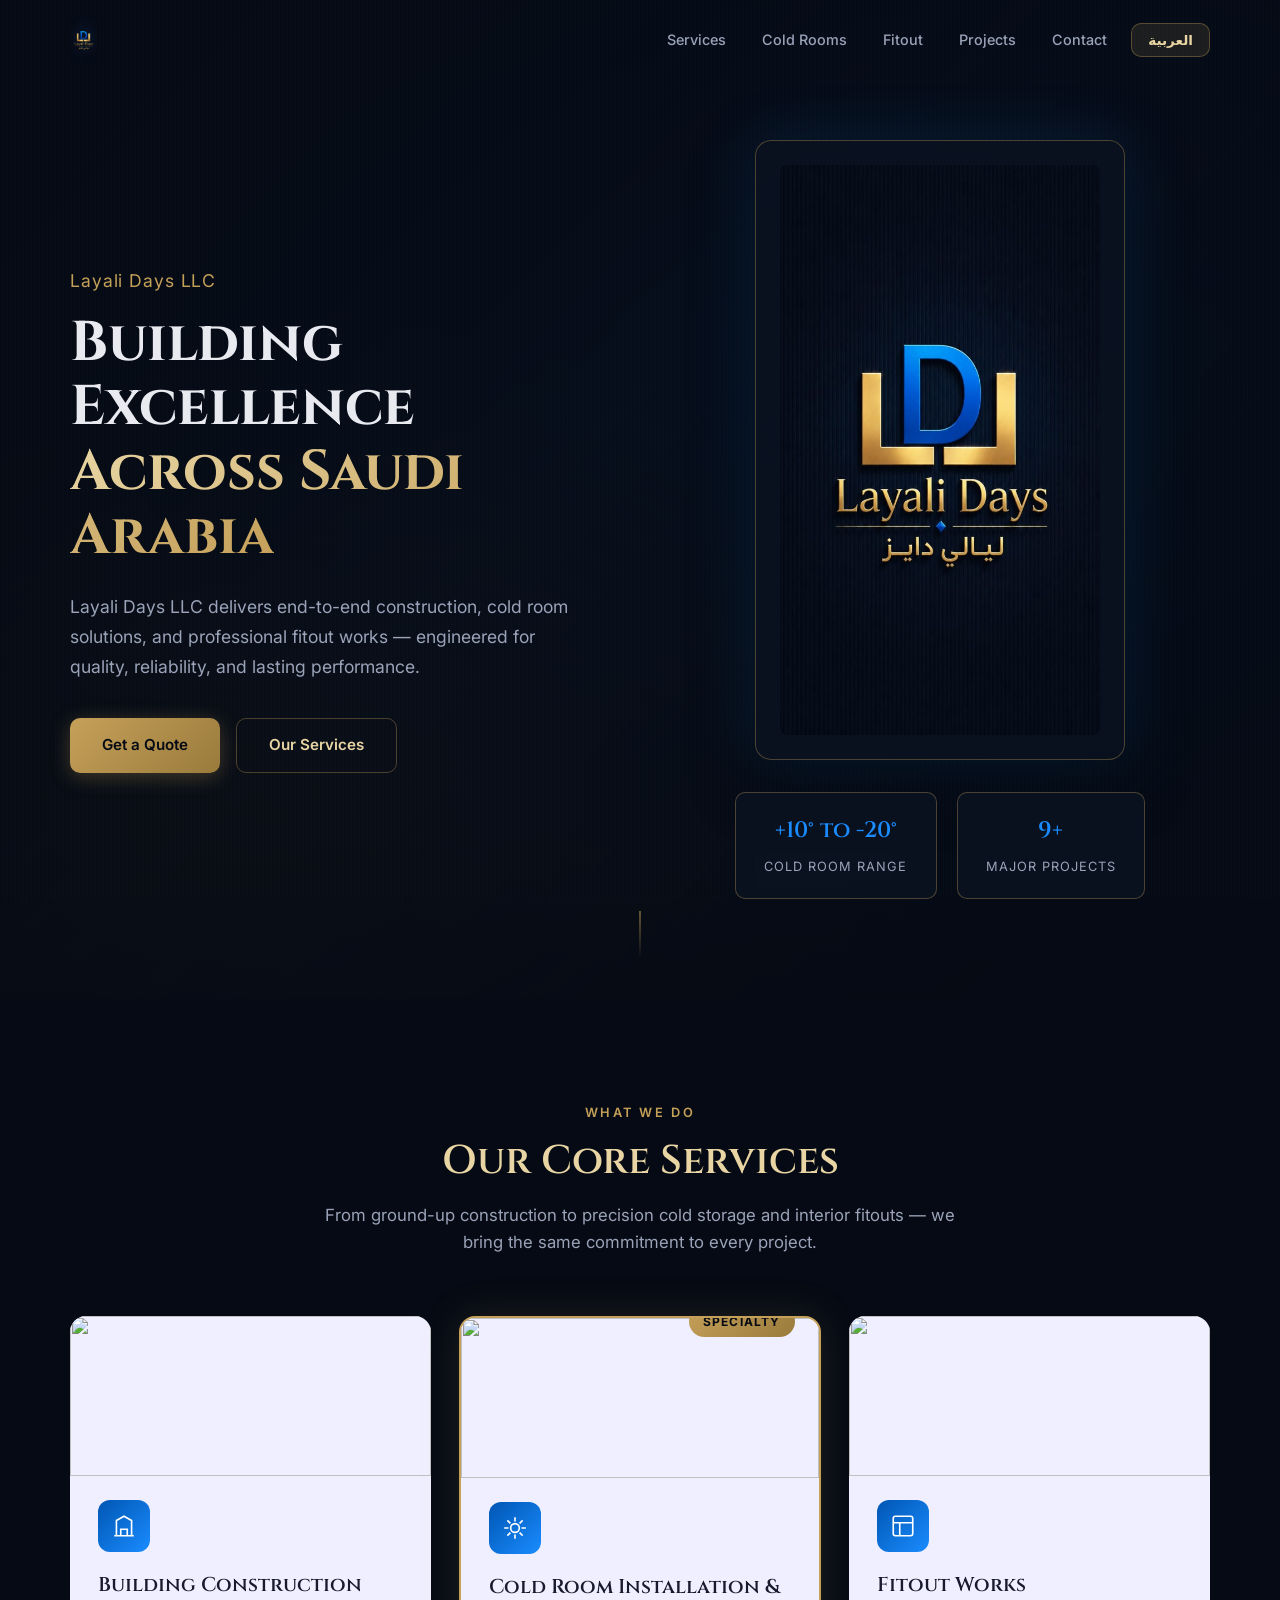
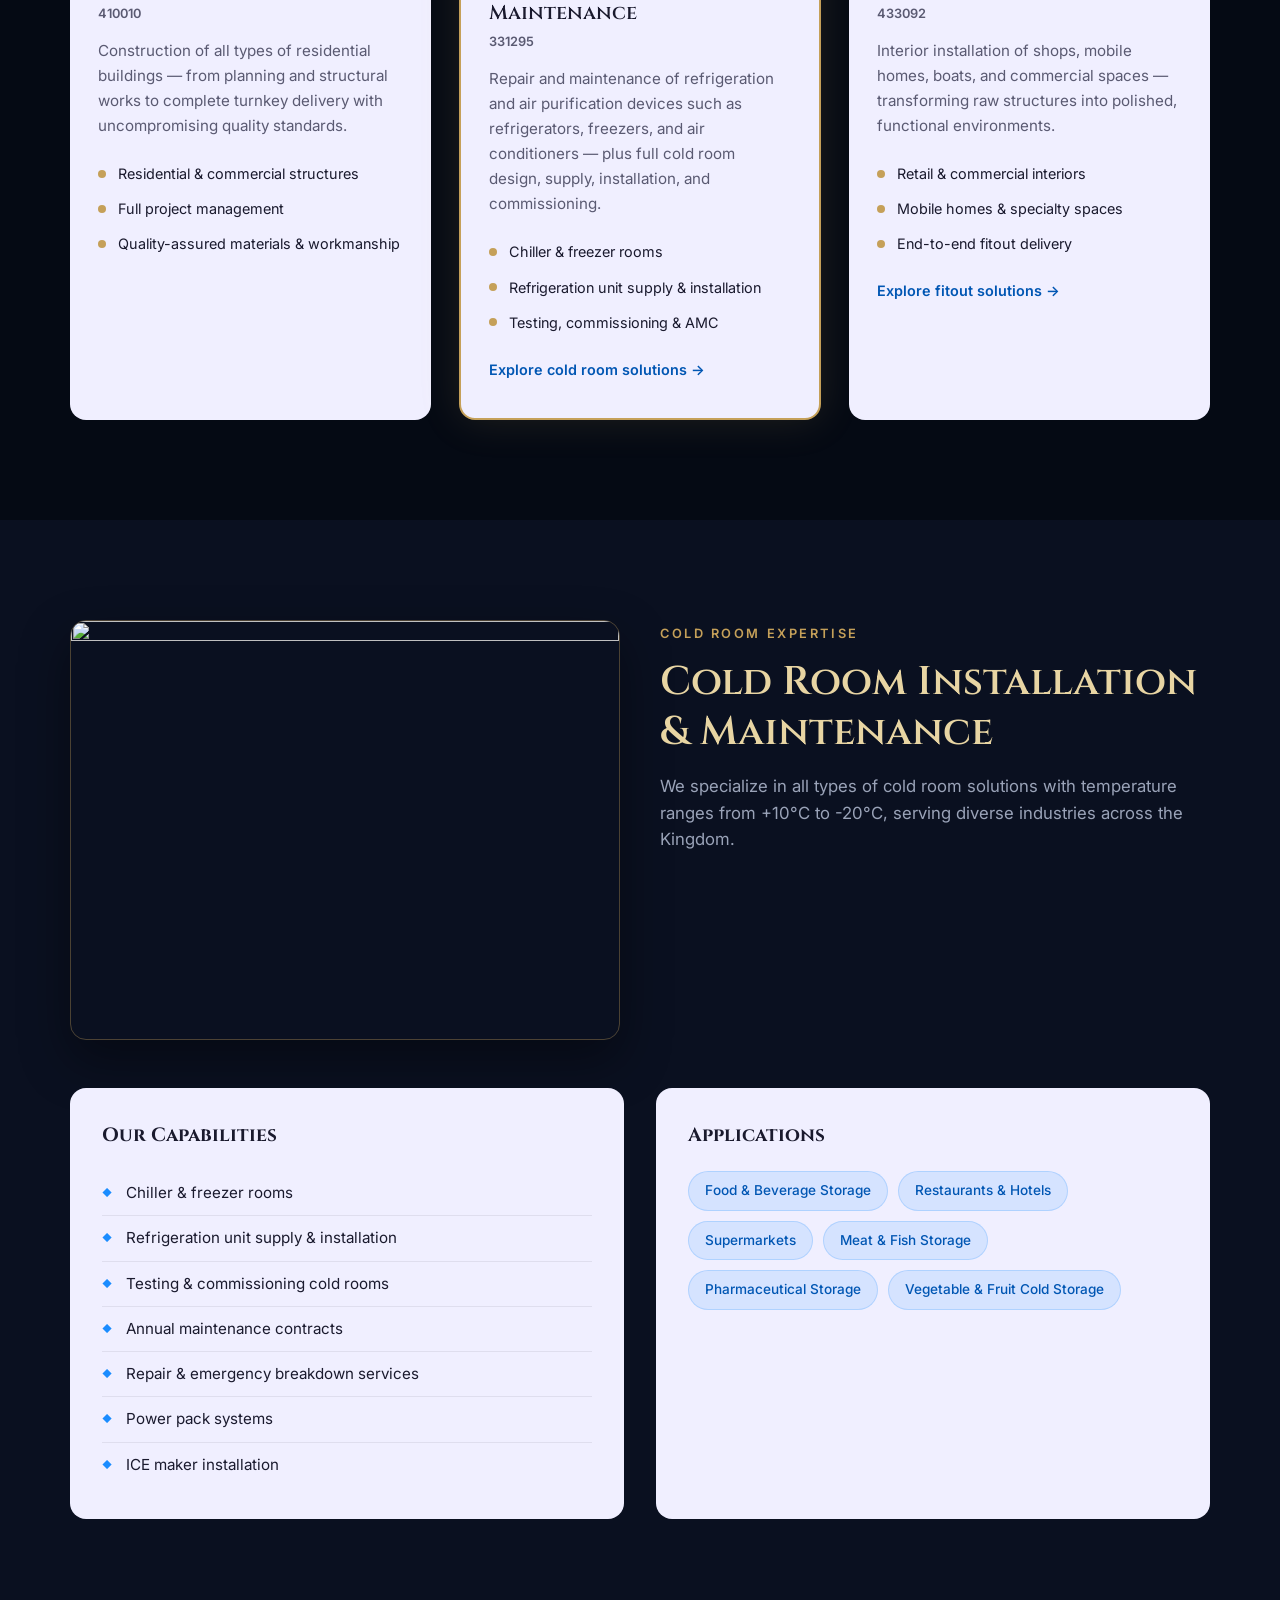
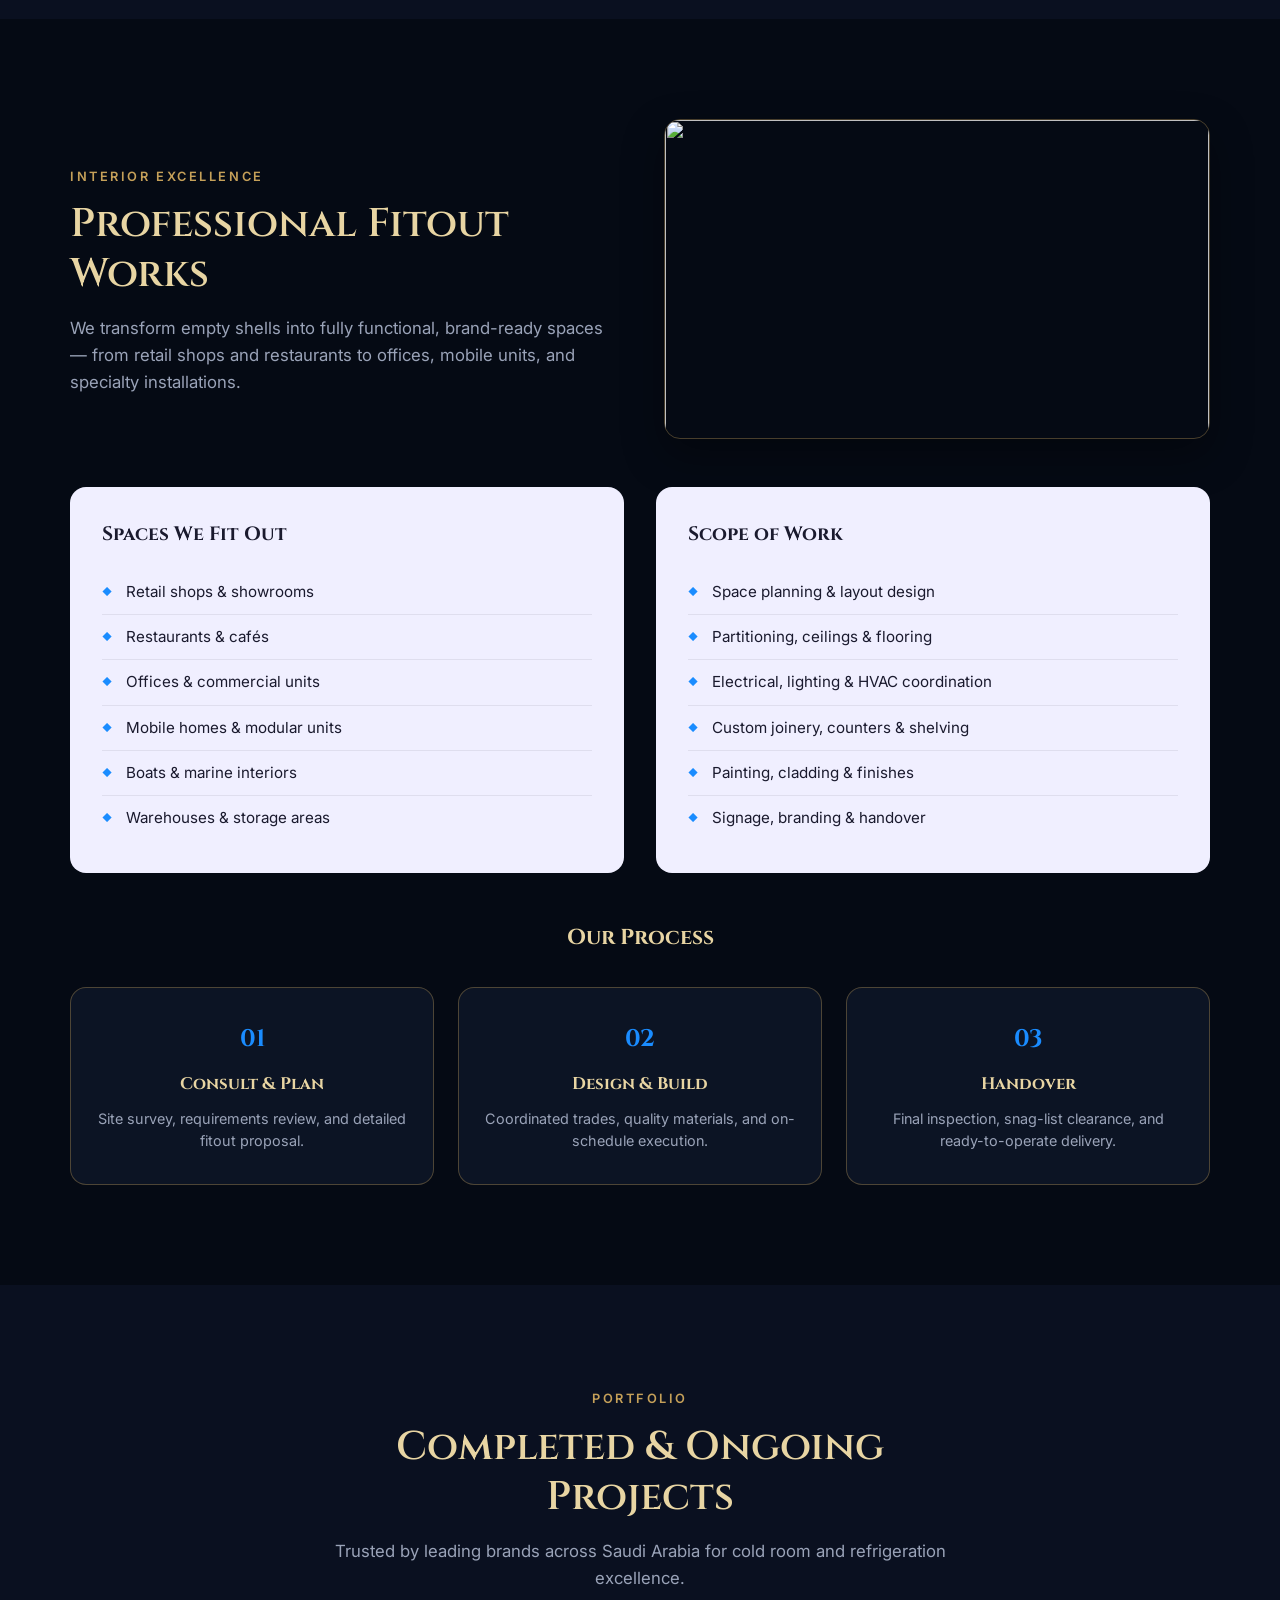
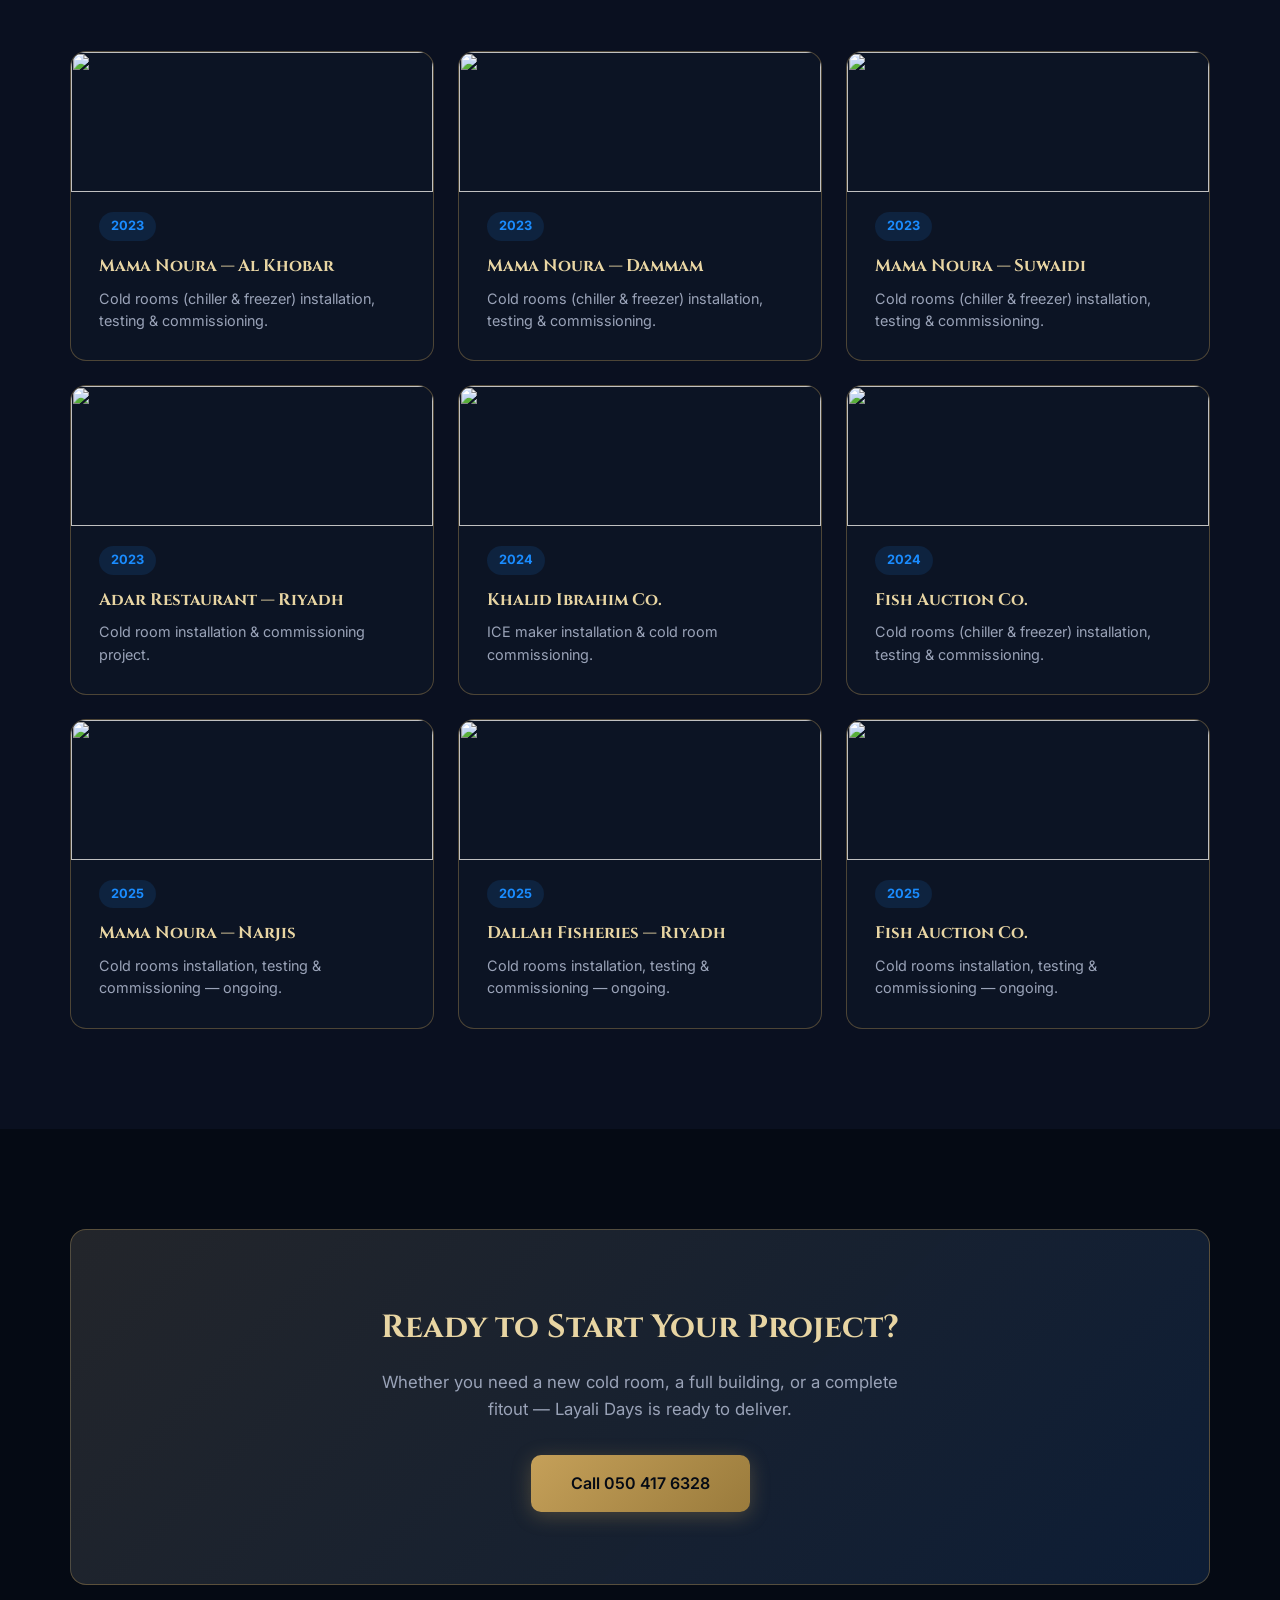
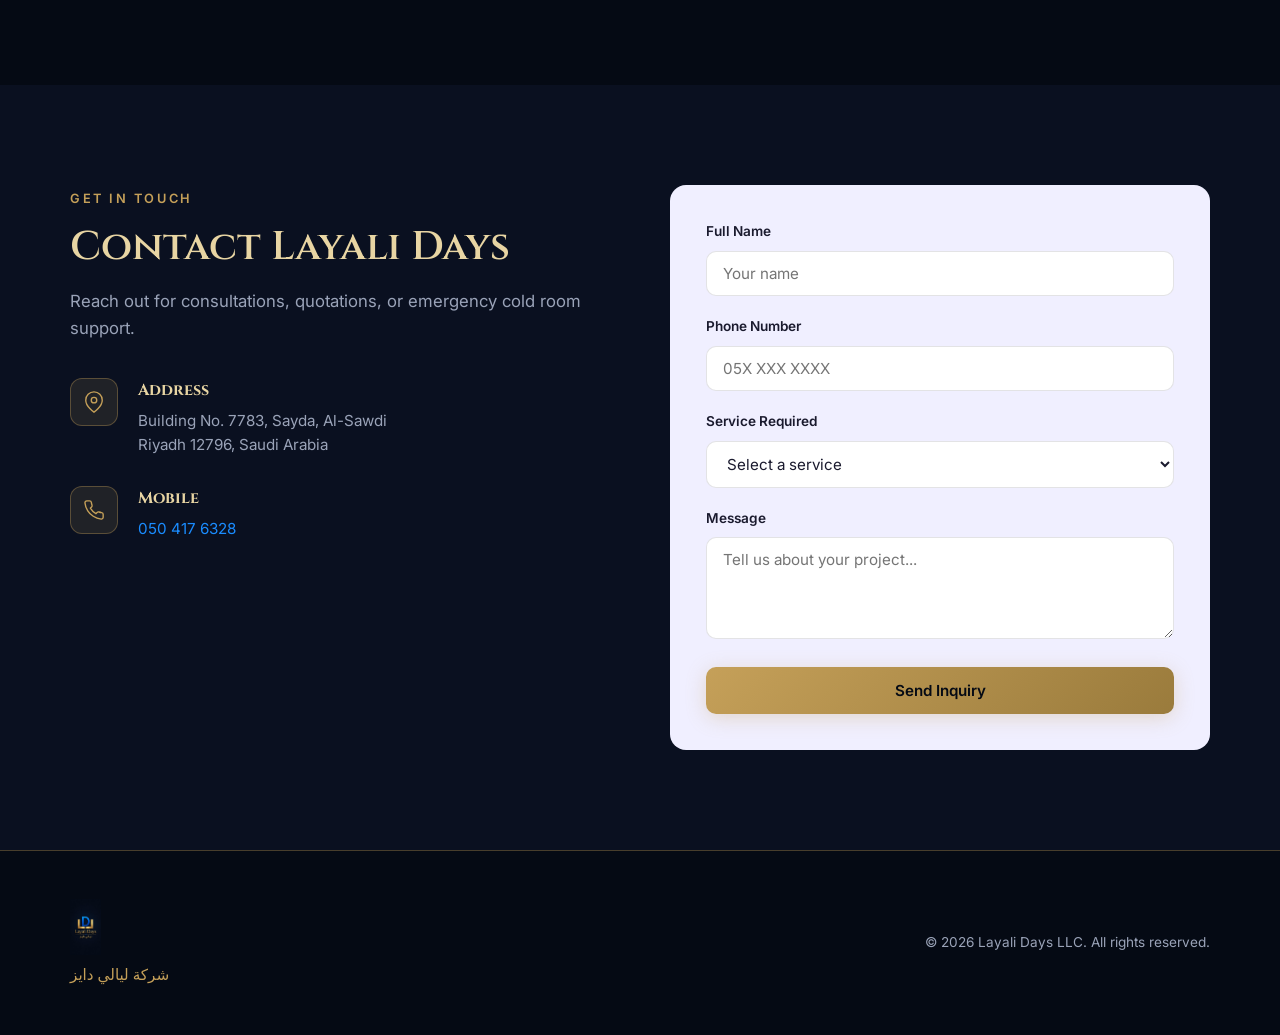
==== index.html @ c7101150 "Add files via upload" ====
<!DOCTYPE html>
<html lang="en" dir="ltr">
  <head>
    <meta charset="UTF-8" />
    <meta name="viewport" content="width=device-width, initial-scale=1.0" />
    <meta
      name="description"
      content="Layali Days LLC — Building construction, cold room installation & maintenance, and professional fitout works in Riyadh, Saudi Arabia."
    />
    <title>Layali Days LLC | Construction & Cold Room Solutions</title>
    <link rel="preconnect" href="https://fonts.googleapis.com" />
    <link rel="preconnect" href="https://fonts.gstatic.com" crossorigin />
    <link
      href="https://fonts.googleapis.com/css2?family=Cinzel:wght@500;600;700&family=Inter:wght@400;500;600;700&family=Noto+Sans+Arabic:wght@400;500;600;700&display=swap"
      rel="stylesheet"
    />
    <link rel="stylesheet" href="css/styles.css" />
    <link rel="icon" type="image/png" href="assets/logo.png" />
  </head>
  <body>
    <div class="texture-overlay" aria-hidden="true"></div>

    <header class="header" id="header">
      <nav class="nav container">
        <a href="#hero" class="nav__brand">
          <img src="assets/logo.png" alt="Layali Days" class="nav__logo" />
        </a>
        <ul class="nav__links" id="navLinks">
          <li><a href="#services" data-i18n="nav.services">Services</a></li>
          <li><a href="#cold-room" data-i18n="nav.coldRoom">Cold Rooms</a></li>
          <li><a href="#fitout" data-i18n="nav.fitout">Fitout</a></li>
          <li><a href="#projects" data-i18n="nav.projects">Projects</a></li>
          <li><a href="#contact" data-i18n="nav.contact">Contact</a></li>
        </ul>
        <div class="nav__actions">
          <button type="button" class="lang-toggle" id="langToggle" aria-label="Switch language">العربية</button>
          <button class="nav__toggle" id="navToggle" aria-label="Toggle menu" aria-expanded="false">
            <span></span>
            <span></span>
            <span></span>
          </button>
        </div>
      </nav>
    </header>

    <main>
      <section class="hero" id="hero">
        <div class="hero__bg" aria-hidden="true"></div>
        <div class="container hero__content">
          <div class="hero__text reveal">
            <p class="hero__eyebrow" data-i18n="hero.eyebrow">Layali Days LLC</p>
            <h1 class="hero__title">
              <span data-i18n="hero.title1">Building Excellence</span><br />
              <span class="text-gradient" data-i18n="hero.title2">Across Saudi Arabia</span>
            </h1>
            <p class="hero__subtitle" data-i18n="hero.subtitle">
              Layali Days LLC delivers end-to-end construction, cold room solutions,
              and professional fitout works — engineered for quality, reliability, and lasting performance.
            </p>
            <div class="hero__actions">
              <a href="#contact" class="btn btn--primary" data-i18n="hero.ctaQuote">Get a Quote</a>
              <a href="#services" class="btn btn--outline" data-i18n="hero.ctaServices">Our Services</a>
            </div>
          </div>
          <div class="hero__visual reveal reveal--delay">
            <div class="hero__logo-frame">
              <img src="assets/logo.png" alt="Layali Days Logo" class="hero__logo" />
            </div>
            <div class="hero__stats">
              <div class="stat-card">
                <span class="stat-card__value">+10° to -20°</span>
                <span class="stat-card__label" data-i18n="hero.statTemp">Cold Room Range</span>
              </div>
              <div class="stat-card">
                <span class="stat-card__value">9+</span>
                <span class="stat-card__label" data-i18n="hero.statProjects">Major Projects</span>
              </div>
            </div>
          </div>
        </div>
        <a href="#services" class="hero__scroll" aria-label="Scroll to services">
          <span class="hero__scroll-line"></span>
        </a>
      </section>

      <section class="services section" id="services">
        <div class="container">
          <div class="section__header reveal">
            <span class="section__eyebrow" data-i18n="services.eyebrow">What We Do</span>
            <h2 class="section__title" data-i18n="services.title">Our Core Services</h2>
            <p class="section__desc" data-i18n="services.desc">
              From ground-up construction to precision cold storage and interior fitouts —
              we bring the same commitment to every project.
            </p>
          </div>

          <div class="services__grid">
            <article class="service-card reveal">
              <div class="service-card__image">
                <img src="https://images.unsplash.com/photo-1486406146926-c627a92ad1ab?w=600&q=80" alt="" loading="lazy" />
              </div>
              <div class="service-card__icon">
                <svg viewBox="0 0 24 24" fill="none" stroke="currentColor" stroke-width="1.5">
                  <path d="M3 21h18M5 21V7l7-4 7 4v14M9 21v-6h6v6" />
                </svg>
              </div>
              <h3 class="service-card__title" data-i18n="services.construction.title">Building Construction</h3>
              <p class="service-card__code">410010</p>
              <p class="service-card__text" data-i18n="services.construction.text">
                Construction of all types of residential buildings — from planning and
                structural works to complete turnkey delivery with uncompromising quality standards.
              </p>
              <ul class="service-card__list">
                <li data-i18n="services.construction.li1">Residential & commercial structures</li>
                <li data-i18n="services.construction.li2">Full project management</li>
                <li data-i18n="services.construction.li3">Quality-assured materials & workmanship</li>
              </ul>
            </article>

            <article class="service-card service-card--featured reveal reveal--delay">
              <div class="service-card__badge" data-i18n="services.coldRoom.badge">Specialty</div>
              <div class="service-card__image">
                <img src="https://images.unsplash.com/photo-1581092160562-40aa08e78837?w=600&q=80" alt="" loading="lazy" />
              </div>
              <div class="service-card__icon">
                <svg viewBox="0 0 24 24" fill="none" stroke="currentColor" stroke-width="1.5">
                  <path d="M12 2v4M12 18v4M4.93 4.93l2.83 2.83M16.24 16.24l2.83 2.83M2 12h4M18 12h4M4.93 19.07l2.83-2.83M16.24 7.76l2.83-2.83" />
                  <circle cx="12" cy="12" r="4" />
                </svg>
              </div>
              <h3 class="service-card__title" data-i18n="services.coldRoom.title">Cold Room Installation & Maintenance</h3>
              <p class="service-card__code">331295</p>
              <p class="service-card__text" data-i18n="services.coldRoom.text">
                Repair and maintenance of refrigeration and air purification devices such as
                refrigerators, freezers, and air conditioners — plus full cold room design,
                supply, installation, and commissioning.
              </p>
              <ul class="service-card__list">
                <li data-i18n="services.coldRoom.li1">Chiller & freezer rooms</li>
                <li data-i18n="services.coldRoom.li2">Refrigeration unit supply & installation</li>
                <li data-i18n="services.coldRoom.li3">Testing, commissioning & AMC</li>
              </ul>
              <a href="#cold-room" class="service-card__link" data-i18n="services.coldRoom.link">Explore cold room solutions →</a>
            </article>

            <article class="service-card reveal reveal--delay-2">
              <div class="service-card__image">
                <img src="https://images.unsplash.com/photo-1497366216548-37526070297c?w=600&q=80" alt="" loading="lazy" />
              </div>
              <div class="service-card__icon">
                <svg viewBox="0 0 24 24" fill="none" stroke="currentColor" stroke-width="1.5">
                  <rect x="3" y="3" width="18" height="18" rx="2" />
                  <path d="M3 9h18M9 21V9" />
                </svg>
              </div>
              <h3 class="service-card__title" data-i18n="services.fitout.title">Fitout Works</h3>
              <p class="service-card__code">433092</p>
              <p class="service-card__text" data-i18n="services.fitout.text">
                Interior installation of shops, mobile homes, boats, and commercial spaces —
                transforming raw structures into polished, functional environments.
              </p>
              <ul class="service-card__list">
                <li data-i18n="services.fitout.li1">Retail & commercial interiors</li>
                <li data-i18n="services.fitout.li2">Mobile homes & specialty spaces</li>
                <li data-i18n="services.fitout.li3">End-to-end fitout delivery</li>
              </ul>
              <a href="#fitout" class="service-card__link" data-i18n="services.fitout.link">Explore fitout solutions →</a>
            </article>
          </div>
        </div>
      </section>

      <section class="cold-room section section--alt" id="cold-room">
        <div class="container">
          <div class="cold-room__layout">
            <div class="cold-room__visual reveal">
              <img
                src="https://images.unsplash.com/photo-1625246333195-78d9c38ad449?w=800&q=80"
                alt=""
                class="cold-room__photo"
                loading="lazy"
              />
            </div>
            <div class="cold-room__intro reveal reveal--delay">
              <span class="section__eyebrow" data-i18n="coldRoom.eyebrow">Cold Room Expertise</span>
              <h2 class="section__title" data-i18n="coldRoom.title">Cold Room Installation & Maintenance</h2>
              <p class="section__desc" data-i18n="coldRoom.desc">
                We specialize in all types of cold room solutions with temperature ranges
                from +10°C to -20°C, serving diverse industries across the Kingdom.
              </p>
            </div>

            <div class="cold-room__details">
              <div class="detail-block reveal">
                <h3 class="detail-block__title" data-i18n="coldRoom.capabilities">Our Capabilities</h3>
                <ul class="detail-block__list">
                  <li data-i18n="coldRoom.cap1">Chiller & freezer rooms</li>
                  <li data-i18n="coldRoom.cap2">Refrigeration unit supply & installation</li>
                  <li data-i18n="coldRoom.cap3">Testing & commissioning cold rooms</li>
                  <li data-i18n="coldRoom.cap4">Annual maintenance contracts</li>
                  <li data-i18n="coldRoom.cap5">Repair & emergency breakdown services</li>
                  <li data-i18n="coldRoom.cap6">Power pack systems</li>
                  <li data-i18n="coldRoom.cap7">ICE maker installation</li>
                </ul>
              </div>

              <div class="detail-block reveal reveal--delay">
                <h3 class="detail-block__title" data-i18n="coldRoom.applications">Applications</h3>
                <div class="tags">
                  <span class="tag" data-i18n="coldRoom.tag1">Food & Beverage Storage</span>
                  <span class="tag" data-i18n="coldRoom.tag2">Restaurants & Hotels</span>
                  <span class="tag" data-i18n="coldRoom.tag3">Supermarkets</span>
                  <span class="tag" data-i18n="coldRoom.tag4">Meat & Fish Storage</span>
                  <span class="tag" data-i18n="coldRoom.tag5">Pharmaceutical Storage</span>
                  <span class="tag" data-i18n="coldRoom.tag6">Vegetable & Fruit Cold Storage</span>
                </div>
              </div>
            </div>
          </div>
        </div>
      </section>

      <section class="fitout section" id="fitout">
        <div class="container">
          <div class="fitout__header reveal">
            <div>
              <span class="section__eyebrow" data-i18n="fitout.eyebrow">Interior Excellence</span>
              <h2 class="section__title" data-i18n="fitout.title">Professional Fitout Works</h2>
              <p class="section__desc" data-i18n="fitout.desc">
                We transform empty shells into fully functional, brand-ready spaces — from retail shops and restaurants to offices, mobile units, and specialty installations.
              </p>
            </div>
            <div class="fitout__hero-image reveal reveal--delay">
              <img
                src="https://images.unsplash.com/photo-1600585154340-be6161a56a0c?w=800&q=80"
                alt=""
                loading="lazy"
              />
            </div>
          </div>

          <div class="fitout__grid">
            <div class="detail-block reveal">
              <h3 class="detail-block__title" data-i18n="fitout.spaces">Spaces We Fit Out</h3>
              <ul class="detail-block__list">
                <li data-i18n="fitout.space1">Retail shops & showrooms</li>
                <li data-i18n="fitout.space2">Restaurants & cafés</li>
                <li data-i18n="fitout.space3">Offices & commercial units</li>
                <li data-i18n="fitout.space4">Mobile homes & modular units</li>
                <li data-i18n="fitout.space5">Boats & marine interiors</li>
                <li data-i18n="fitout.space6">Warehouses & storage areas</li>
              </ul>
            </div>

            <div class="detail-block reveal reveal--delay">
              <h3 class="detail-block__title" data-i18n="fitout.scope">Scope of Work</h3>
              <ul class="detail-block__list">
                <li data-i18n="fitout.scope1">Space planning & layout design</li>
                <li data-i18n="fitout.scope2">Partitioning, ceilings & flooring</li>
                <li data-i18n="fitout.scope3">Electrical, lighting & HVAC coordination</li>
                <li data-i18n="fitout.scope4">Custom joinery, counters & shelving</li>
                <li data-i18n="fitout.scope5">Painting, cladding & finishes</li>
                <li data-i18n="fitout.scope6">Signage, branding & handover</li>
              </ul>
            </div>
          </div>

          <div class="fitout__process reveal">
            <h3 class="fitout__process-title" data-i18n="fitout.process">Our Process</h3>
            <div class="process-steps">
              <article class="process-step">
                <span class="process-step__num">01</span>
                <h4 data-i18n="fitout.step1Title">Consult & Plan</h4>
                <p data-i18n="fitout.step1">Site survey, requirements review, and detailed fitout proposal.</p>
              </article>
              <article class="process-step">
                <span class="process-step__num">02</span>
                <h4 data-i18n="fitout.step2Title">Design & Build</h4>
                <p data-i18n="fitout.step2">Coordinated trades, quality materials, and on-schedule execution.</p>
              </article>
              <article class="process-step">
                <span class="process-step__num">03</span>
                <h4 data-i18n="fitout.step3Title">Handover</h4>
                <p data-i18n="fitout.step3">Final inspection, snag-list clearance, and ready-to-operate delivery.</p>
              </article>
            </div>
          </div>
        </div>
      </section>

      <section class="projects section section--alt" id="projects">
        <div class="container">
          <div class="section__header reveal">
            <span class="section__eyebrow" data-i18n="projects.eyebrow">Portfolio</span>
            <h2 class="section__title" data-i18n="projects.title">Completed & Ongoing Projects</h2>
            <p class="section__desc" data-i18n="projects.desc">
              Trusted by leading brands across Saudi Arabia for cold room and refrigeration excellence.
            </p>
          </div>

          <div class="projects__timeline">
            <article class="project-card reveal">
              <img src="https://images.unsplash.com/photo-1604719312566-8912e9227c6a?w=500&q=80" alt="" class="project-card__img" loading="lazy" />
              <span class="project-card__year">2023</span>
              <h3 class="project-card__title">Mama Noura — Al Khobar</h3>
              <p class="project-card__desc" data-i18n="projects.p1">Cold rooms (chiller & freezer) installation, testing & commissioning.</p>
            </article>
            <article class="project-card reveal">
              <img src="https://images.unsplash.com/photo-1578916171728-46686eac8d58?w=500&q=80" alt="" class="project-card__img" loading="lazy" />
              <span class="project-card__year">2023</span>
              <h3 class="project-card__title">Mama Noura — Dammam</h3>
              <p class="project-card__desc" data-i18n="projects.p1">Cold rooms (chiller & freezer) installation, testing & commissioning.</p>
            </article>
            <article class="project-card reveal">
              <img src="https://images.unsplash.com/photo-1604719312566-8912e9227c6a?w=500&q=80" alt="" class="project-card__img" loading="lazy" />
              <span class="project-card__year">2023</span>
              <h3 class="project-card__title">Mama Noura — Suwaidi</h3>
              <p class="project-card__desc" data-i18n="projects.p1">Cold rooms (chiller & freezer) installation, testing & commissioning.</p>
            </article>
            <article class="project-card reveal">
              <img src="https://images.unsplash.com/photo-1517248135467-4c7edcad34c4?w=500&q=80" alt="" class="project-card__img" loading="lazy" />
              <span class="project-card__year">2023</span>
              <h3 class="project-card__title">Adar Restaurant — Riyadh</h3>
              <p class="project-card__desc" data-i18n="projects.p2">Cold room installation & commissioning project.</p>
            </article>
            <article class="project-card reveal">
              <img src="https://images.unsplash.com/photo-1558618666-fcd25c85cd64?w=500&q=80" alt="" class="project-card__img" loading="lazy" />
              <span class="project-card__year">2024</span>
              <h3 class="project-card__title">Khalid Ibrahim Co.</h3>
              <p class="project-card__desc" data-i18n="projects.p3">ICE maker installation & cold room commissioning.</p>
            </article>
            <article class="project-card reveal">
              <img src="https://images.unsplash.com/photo-1544947950-fa07a98d237f?w=500&q=80" alt="" class="project-card__img" loading="lazy" />
              <span class="project-card__year">2024</span>
              <h3 class="project-card__title">Fish Auction Co.</h3>
              <p class="project-card__desc" data-i18n="projects.p1">Cold rooms (chiller & freezer) installation, testing & commissioning.</p>
            </article>
            <article class="project-card reveal">
              <img src="https://images.unsplash.com/photo-1604719312566-8912e9227c6a?w=500&q=80" alt="" class="project-card__img" loading="lazy" />
              <span class="project-card__year">2025</span>
              <h3 class="project-card__title">Mama Noura — Narjis</h3>
              <p class="project-card__desc" data-i18n="projects.p4">Cold rooms installation, testing & commissioning — ongoing.</p>
            </article>
            <article class="project-card reveal">
              <img src="https://images.unsplash.com/photo-1544947950-fa07a98d237f?w=500&q=80" alt="" class="project-card__img" loading="lazy" />
              <span class="project-card__year">2025</span>
              <h3 class="project-card__title">Dallah Fisheries — Riyadh</h3>
              <p class="project-card__desc" data-i18n="projects.p4">Cold rooms installation, testing & commissioning — ongoing.</p>
            </article>
            <article class="project-card reveal">
              <img src="https://images.unsplash.com/photo-1544947950-fa07a98d237f?w=500&q=80" alt="" class="project-card__img" loading="lazy" />
              <span class="project-card__year">2025</span>
              <h3 class="project-card__title">Fish Auction Co.</h3>
              <p class="project-card__desc" data-i18n="projects.p4">Cold rooms installation, testing & commissioning — ongoing.</p>
            </article>
          </div>
        </div>
      </section>

      <section class="cta section">
        <div class="container">
          <div class="cta__box reveal">
            <h2 class="cta__title" data-i18n="cta.title">Ready to Start Your Project?</h2>
            <p class="cta__text" data-i18n="cta.text">
              Whether you need a new cold room, a full building, or a complete fitout —
              Layali Days is ready to deliver.
            </p>
            <a href="tel:0504176328" class="btn btn--primary btn--lg" data-i18n="cta.button">Call 050 417 6328</a>
          </div>
        </div>
      </section>

      <section class="contact section section--alt" id="contact">
        <div class="container">
          <div class="contact__grid">
            <div class="contact__info reveal">
              <span class="section__eyebrow" data-i18n="contact.eyebrow">Get in Touch</span>
              <h2 class="section__title" data-i18n="contact.title">Contact Layali Days</h2>
              <p class="section__desc" data-i18n="contact.desc">
                Reach out for consultations, quotations, or emergency cold room support.
              </p>

              <div class="contact__items">
                <div class="contact__item">
                  <div class="contact__icon">
                    <svg viewBox="0 0 24 24" fill="none" stroke="currentColor" stroke-width="1.5">
                      <path d="M21 10c0 7-9 13-9 13s-9-6-9-13a9 9 0 0118 0z" />
                      <circle cx="12" cy="10" r="3" />
                    </svg>
                  </div>
                  <div>
                    <h4 data-i18n="contact.address">Address</h4>
                    <p data-i18n="contact.addressText">Building No. 7783, Sayda, Al-Sawdi<br />Riyadh 12796, Saudi Arabia</p>
                  </div>
                </div>
                <div class="contact__item">
                  <div class="contact__icon">
                    <svg viewBox="0 0 24 24" fill="none" stroke="currentColor" stroke-width="1.5">
                      <path d="M22 16.92v3a2 2 0 01-2.18 2 19.79 19.79 0 01-8.63-3.07 19.5 19.5 0 01-6-6 19.79 19.79 0 01-3.07-8.67A2 2 0 014.11 2h3a2 2 0 012 1.72c.127.96.361 1.903.7 2.81a2 2 0 01-.45 2.11L8.09 9.91a16 16 0 006 6l1.27-1.27a2 2 0 012.11-.45c.907.339 1.85.573 2.81.7A2 2 0 0122 16.92z" />
                    </svg>
                  </div>
                  <div>
                    <h4 data-i18n="contact.mobile">Mobile</h4>
                    <p><a href="tel:0504176328">050 417 6328</a></p>
                  </div>
                </div>
              </div>
            </div>

            <form class="contact__form reveal reveal--delay" id="contactForm">
              <div class="form-group">
                <label for="name" data-i18n="contact.name">Full Name</label>
                <input type="text" id="name" name="name" required data-i18n="contact.namePlaceholder" placeholder="Your name" />
              </div>
              <div class="form-group">
                <label for="phone" data-i18n="contact.phone">Phone Number</label>
                <input type="tel" id="phone" name="phone" required data-i18n="contact.phonePlaceholder" placeholder="05X XXX XXXX" />
              </div>
              <div class="form-group">
                <label for="service" data-i18n="contact.service">Service Required</label>
                <select id="service" name="service" required>
                  <option value="" data-i18n="contact.servicePlaceholder">Select a service</option>
                  <option value="construction" data-i18n="contact.serviceConstruction">Building Construction</option>
                  <option value="cold-room" data-i18n="contact.serviceColdRoom">Cold Room Installation & Maintenance</option>
                  <option value="fitout" data-i18n="contact.serviceFitout">Fitout Works</option>
                  <option value="other" data-i18n="contact.serviceOther">Other</option>
                </select>
              </div>
              <div class="form-group">
                <label for="message" data-i18n="contact.message">Message</label>
                <textarea id="message" name="message" rows="4" data-i18n="contact.messagePlaceholder" placeholder="Tell us about your project..."></textarea>
              </div>
              <button type="submit" class="btn btn--primary btn--full" data-i18n="contact.submit">Send Inquiry</button>
            </form>
          </div>
        </div>
      </section>
    </main>

    <footer class="footer">
      <div class="container footer__inner">
        <div class="footer__brand">
          <img src="assets/logo.png" alt="Layali Days" class="footer__logo" />
          <p class="footer__arabic">شركة ليالي دايز</p>
        </div>
        <p class="footer__copy">
          &copy; <span id="year"></span> <span data-i18n="footer.copy">Layali Days LLC. All rights reserved.</span>
        </p>
      </div>
    </footer>

    <script type="module" src="js/main.js"></script>
  </body>
</html>
---- css/styles.css ----
/* Layali Days — Brand Design System */

:root {
  --bg-dark: #050a14;
  --bg-dark-elevated: #0c1424;
  --bg-section-alt: #0a1020;
  --gold: #c5a059;
  --gold-light: #e8d5a3;
  --gold-dark: #9a7b3c;
  --blue: #1a8cff;
  --blue-deep: #0056b3;
  --blue-glow: rgba(26, 140, 255, 0.35);
  --card-bg: #f0efff;
  --card-bg-hover: #e8e6fc;
  --text-dark: #1a1a2e;
  --text-muted: #5a5a72;
  --text-light: #e8eaf0;
  --text-light-muted: #9aa3b8;
  --border-gold: rgba(197, 160, 89, 0.35);
  --radius: 16px;
  --radius-sm: 10px;
  --font-serif: 'Cinzel', Georgia, serif;
  --font-sans: 'Inter', system-ui, sans-serif;
  --transition: 0.35s cubic-bezier(0.4, 0, 0.2, 1);
  --header-height: 80px;
}

*,
*::before,
*::after {
  box-sizing: border-box;
  margin: 0;
  padding: 0;
}

html {
  scroll-behavior: smooth;
  scroll-padding-top: var(--header-height);
}

body {
  font-family: var(--font-sans);
  background: var(--bg-dark);
  color: var(--text-light);
  line-height: 1.6;
  overflow-x: hidden;
  -webkit-font-smoothing: antialiased;
}

html[lang='ar'] body {
  font-family: 'Noto Sans Arabic', var(--font-sans);
}

html[lang='ar'] .section__title,
html[lang='ar'] .hero__title,
html[lang='ar'] .service-card__title,
html[lang='ar'] .project-card__title,
html[lang='ar'] .cta__title,
html[lang='ar'] .detail-block__title,
html[lang='ar'] .fitout__process-title,
html[lang='ar'] .contact__item h4 {
  font-family: 'Noto Sans Arabic', var(--font-serif);
}

.texture-overlay {
  position: fixed;
  inset: 0;
  pointer-events: none;
  z-index: 0;
  background-image: repeating-linear-gradient(
    90deg,
    transparent,
    transparent 3px,
    rgba(255, 255, 255, 0.012) 3px,
    rgba(255, 255, 255, 0.012) 4px
  );
}

img {
  max-width: 100%;
  display: block;
}

a {
  color: inherit;
  text-decoration: none;
}

ul {
  list-style: none;
}

.container {
  width: min(1140px, 92%);
  margin-inline: auto;
}

.section {
  padding: 100px 0;
  position: relative;
  z-index: 1;
}

.section--alt {
  background: var(--bg-section-alt);
}

.section__header {
  text-align: center;
  max-width: 640px;
  margin: 0 auto 60px;
}

.section__eyebrow {
  display: inline-block;
  font-size: 0.8rem;
  font-weight: 600;
  letter-spacing: 0.2em;
  text-transform: uppercase;
  color: var(--gold);
  margin-bottom: 12px;
}

.section__title {
  font-family: var(--font-serif);
  font-size: clamp(1.75rem, 4vw, 2.5rem);
  font-weight: 600;
  color: var(--gold-light);
  margin-bottom: 16px;
  line-height: 1.25;
}

.section__desc {
  color: var(--text-light-muted);
  font-size: 1.05rem;
}

.section__desc strong {
  color: var(--blue);
}

.text-gradient {
  background: linear-gradient(135deg, var(--gold-light), var(--gold));
  -webkit-background-clip: text;
  -webkit-text-fill-color: transparent;
  background-clip: text;
}

/* Header */
.header {
  position: fixed;
  top: 0;
  left: 0;
  right: 0;
  z-index: 100;
  height: var(--header-height);
  transition: background var(--transition), box-shadow var(--transition);
}

.header--scrolled {
  background: rgba(5, 10, 20, 0.92);
  backdrop-filter: blur(16px);
  box-shadow: 0 4px 30px rgba(0, 0, 0, 0.4);
  border-bottom: 1px solid var(--border-gold);
}

.nav {
  display: flex;
  align-items: center;
  justify-content: space-between;
  height: 100%;
  gap: 24px;
}

.nav__actions {
  display: flex;
  align-items: center;
  gap: 12px;
  flex-shrink: 0;
}

.nav__links {
  display: flex;
  gap: 36px;
  margin-inline-start: auto;
}

.lang-toggle {
  background: rgba(197, 160, 89, 0.12);
  border: 1px solid var(--border-gold);
  color: var(--gold-light);
  font-family: inherit;
  font-size: 0.85rem;
  font-weight: 600;
  padding: 8px 16px;
  border-radius: var(--radius-sm);
  cursor: pointer;
  transition: background var(--transition), color var(--transition);
}

.lang-toggle:hover {
  background: rgba(197, 160, 89, 0.22);
  color: var(--gold);
}

.nav__logo {
  height: 48px;
  width: auto;
  transition: transform var(--transition);
}

.nav__brand:hover .nav__logo {
  transform: scale(1.04);
}

.nav__links a {
  font-size: 0.9rem;
  font-weight: 500;
  color: var(--text-light-muted);
  transition: color var(--transition);
  position: relative;
}

.nav__links a::after {
  content: '';
  position: absolute;
  bottom: -4px;
  left: 0;
  width: 0;
  height: 2px;
  background: linear-gradient(90deg, var(--gold), var(--blue));
  transition: width var(--transition);
}

.nav__links a:hover {
  color: var(--gold-light);
}

.nav__links a:hover::after {
  width: 100%;
}

.nav__toggle {
  display: none;
  flex-direction: column;
  gap: 5px;
  background: none;
  border: none;
  cursor: pointer;
  padding: 8px;
}

.nav__toggle span {
  display: block;
  width: 24px;
  height: 2px;
  background: var(--gold);
  transition: var(--transition);
}

/* Buttons */
.btn {
  display: inline-flex;
  align-items: center;
  justify-content: center;
  padding: 14px 32px;
  font-family: var(--font-sans);
  font-size: 0.95rem;
  font-weight: 600;
  border-radius: var(--radius-sm);
  border: none;
  cursor: pointer;
  transition: transform var(--transition), box-shadow var(--transition), background var(--transition);
}

.btn--primary {
  background: linear-gradient(135deg, var(--gold), var(--gold-dark));
  color: var(--bg-dark);
  box-shadow: 0 4px 20px rgba(197, 160, 89, 0.3);
  position: relative;
  overflow: hidden;
}

.btn--primary::before {
  content: '';
  position: absolute;
  inset: 0;
  background: linear-gradient(
    105deg,
    transparent 40%,
    rgba(255, 255, 255, 0.25) 50%,
    transparent 60%
  );
  transform: translateX(-100%);
  transition: transform 0.6s ease;
}

.btn--primary:hover {
  transform: translateY(-2px);
  box-shadow: 0 8px 30px rgba(197, 160, 89, 0.45);
}

.btn--primary:hover::before {
  transform: translateX(100%);
}

.btn--outline {
  background: transparent;
  color: var(--gold-light);
  border: 1.5px solid var(--border-gold);
}

.btn--outline:hover {
  background: rgba(197, 160, 89, 0.1);
  border-color: var(--gold);
}

.btn--lg {
  padding: 16px 40px;
  font-size: 1rem;
}

.btn--full {
  width: 100%;
}

/* Hero */
.hero {
  min-height: 100vh;
  display: flex;
  align-items: center;
  position: relative;
  padding-top: var(--header-height);
  overflow: hidden;
}

.hero__bg {
  position: absolute;
  inset: 0;
  background:
    linear-gradient(135deg, rgba(5, 10, 20, 0.92) 0%, rgba(5, 10, 20, 0.75) 45%, rgba(5, 10, 20, 0.88) 100%),
    radial-gradient(ellipse 80% 60% at 70% 40%, rgba(26, 140, 255, 0.15), transparent),
    radial-gradient(ellipse 60% 50% at 20% 80%, rgba(197, 160, 89, 0.1), transparent),
    url('https://images.unsplash.com/photo-1504307651254-35680f356dfd?w=1920&q=80') center / cover no-repeat;
  z-index: -1;
}

.hero__content {
  display: grid;
  grid-template-columns: 1fr 1fr;
  gap: 60px;
  align-items: center;
  padding: 60px 0 100px;
}

.hero__eyebrow {
  font-size: 1.1rem;
  color: var(--gold);
  margin-bottom: 16px;
  letter-spacing: 0.05em;
}

.hero__title {
  font-family: var(--font-serif);
  font-size: clamp(2.2rem, 5vw, 3.5rem);
  font-weight: 700;
  line-height: 1.15;
  margin-bottom: 24px;
  color: var(--text-light);
}

.hero__subtitle {
  font-size: 1.1rem;
  color: var(--text-light-muted);
  max-width: 520px;
  margin-bottom: 36px;
  line-height: 1.7;
}

.hero__actions {
  display: flex;
  gap: 16px;
  flex-wrap: wrap;
}

.hero__visual {
  display: flex;
  flex-direction: column;
  align-items: center;
  gap: 32px;
}

.hero__logo-frame {
  position: relative;
  padding: 24px;
  border-radius: var(--radius);
  background: rgba(12, 20, 36, 0.6);
  border: 1px solid var(--border-gold);
  box-shadow:
    0 0 60px rgba(26, 140, 255, 0.15),
    0 20px 60px rgba(0, 0, 0, 0.5);
  animation: float 6s ease-in-out infinite;
}

.hero__logo {
  width: min(320px, 80vw);
  border-radius: 8px;
}

.hero__stats {
  display: flex;
  gap: 20px;
}

.stat-card {
  background: rgba(12, 20, 36, 0.7);
  border: 1px solid var(--border-gold);
  border-radius: var(--radius-sm);
  padding: 20px 28px;
  text-align: center;
  backdrop-filter: blur(8px);
}

.stat-card__value {
  display: block;
  font-family: var(--font-serif);
  font-size: 1.4rem;
  font-weight: 600;
  color: var(--blue);
  margin-bottom: 4px;
}

.stat-card__label {
  font-size: 0.8rem;
  color: var(--text-light-muted);
  text-transform: uppercase;
  letter-spacing: 0.08em;
}

.hero__scroll {
  position: absolute;
  bottom: 40px;
  left: 50%;
  transform: translateX(-50%);
  display: flex;
  flex-direction: column;
  align-items: center;
}

.hero__scroll-line {
  width: 1px;
  height: 48px;
  background: linear-gradient(to bottom, var(--gold), transparent);
  animation: scrollPulse 2s ease-in-out infinite;
}

@keyframes float {
  0%, 100% { transform: translateY(0); }
  50% { transform: translateY(-10px); }
}

@keyframes scrollPulse {
  0%, 100% { opacity: 0.4; transform: scaleY(0.8); }
  50% { opacity: 1; transform: scaleY(1); }
}

/* Service Cards */
.services__grid {
  display: grid;
  grid-template-columns: repeat(3, 1fr);
  gap: 28px;
}

.service-card {
  background: var(--card-bg);
  color: var(--text-dark);
  border-radius: var(--radius);
  padding: 0 0 36px;
  position: relative;
  transition: transform var(--transition), box-shadow var(--transition), background var(--transition);
  overflow: hidden;
}

.service-card__image {
  height: 160px;
  overflow: hidden;
  margin-bottom: 24px;
}

.service-card__image img {
  width: 100%;
  height: 100%;
  object-fit: cover;
  transition: transform 0.5s ease;
}

.service-card:hover .service-card__image img {
  transform: scale(1.06);
}

.service-card__icon,
.service-card__title,
.service-card__code,
.service-card__text,
.service-card__list,
.service-card__link {
  margin-inline: 28px;
}

.service-card__icon {
  margin-bottom: 20px;
}

.service-card:hover {
  transform: translateY(-8px);
  box-shadow: 0 20px 50px rgba(0, 0, 0, 0.35);
  background: var(--card-bg-hover);
}

.service-card--featured {
  border: 2px solid var(--gold);
  box-shadow: 0 0 40px rgba(197, 160, 89, 0.15);
}

.service-card__badge {
  position: absolute;
  top: -12px;
  right: 24px;
  background: linear-gradient(135deg, var(--gold), var(--gold-dark));
  color: var(--bg-dark);
  font-size: 0.75rem;
  font-weight: 700;
  text-transform: uppercase;
  letter-spacing: 0.1em;
  padding: 6px 14px;
  border-radius: 20px;
}

.service-card__icon {
  width: 52px;
  height: 52px;
  border-radius: 12px;
  background: linear-gradient(135deg, var(--blue-deep), var(--blue));
  display: flex;
  align-items: center;
  justify-content: center;
  color: white;
}

.service-card__icon svg {
  width: 26px;
  height: 26px;
}

.service-card__title {
  font-family: var(--font-serif);
  font-size: 1.25rem;
  font-weight: 600;
  margin-bottom: 6px;
  line-height: 1.3;
}

.service-card__code {
  font-size: 0.8rem;
  font-weight: 600;
  color: var(--text-muted);
  margin-bottom: 14px;
}

.service-card__text {
  font-size: 0.95rem;
  color: var(--text-muted);
  margin-bottom: 18px;
  line-height: 1.65;
}

.service-card__list li {
  font-size: 0.9rem;
  color: var(--text-dark);
  padding: 6px 0 6px 20px;
  position: relative;
}

.service-card__list li::before {
  content: '';
  position: absolute;
  left: 0;
  top: 50%;
  transform: translateY(-50%);
  width: 8px;
  height: 8px;
  border-radius: 50%;
  background: var(--gold);
}

.service-card__link {
  display: inline-block;
  margin-top: 18px;
  font-size: 0.9rem;
  font-weight: 600;
  color: var(--blue-deep);
  transition: color var(--transition);
}

.service-card__link:hover {
  color: var(--blue);
}

/* Cold Room Section */
.cold-room__layout {
  display: grid;
  grid-template-columns: 1fr 1fr;
  gap: 48px 40px;
  align-items: center;
}

.cold-room__visual {
  grid-row: span 2;
}

.cold-room__photo {
  width: 100%;
  height: 100%;
  min-height: 420px;
  object-fit: cover;
  border-radius: var(--radius);
  border: 1px solid var(--border-gold);
  box-shadow: 0 20px 50px rgba(0, 0, 0, 0.4);
}

.cold-room__details {
  grid-column: 1 / -1;
  display: grid;
  grid-template-columns: 1fr 1fr;
  gap: 32px;
}

.detail-block {
  background: var(--card-bg);
  color: var(--text-dark);
  border-radius: var(--radius);
  padding: 32px;
}

.detail-block__title {
  font-family: var(--font-serif);
  font-size: 1.2rem;
  margin-bottom: 20px;
  color: var(--text-dark);
}

.detail-block__list li {
  padding: 10px 0 10px 24px;
  position: relative;
  font-size: 0.95rem;
  border-bottom: 1px solid rgba(26, 26, 46, 0.08);
}

.detail-block__list li:last-child {
  border-bottom: none;
}

.detail-block__list li::before {
  content: '◆';
  position: absolute;
  left: 0;
  color: var(--blue);
  font-size: 0.6rem;
  top: 14px;
}

.tags {
  display: flex;
  flex-wrap: wrap;
  gap: 10px;
}

.tag {
  background: rgba(26, 140, 255, 0.12);
  color: var(--blue-deep);
  font-size: 0.85rem;
  font-weight: 500;
  padding: 8px 16px;
  border-radius: 20px;
  border: 1px solid rgba(26, 140, 255, 0.2);
  transition: background var(--transition), transform var(--transition);
}

.tag:hover {
  background: rgba(26, 140, 255, 0.2);
  transform: translateY(-2px);
}

/* Fitout Section */
.fitout__header {
  display: grid;
  grid-template-columns: 1fr 1fr;
  gap: 48px;
  align-items: center;
  margin-bottom: 48px;
}

.fitout__hero-image img {
  width: 100%;
  height: 320px;
  object-fit: cover;
  border-radius: var(--radius);
  border: 1px solid var(--border-gold);
  box-shadow: 0 16px 40px rgba(0, 0, 0, 0.35);
}

.fitout__grid {
  display: grid;
  grid-template-columns: 1fr 1fr;
  gap: 32px;
  margin-bottom: 48px;
}

.fitout__process-title {
  font-family: var(--font-serif);
  font-size: 1.35rem;
  color: var(--gold-light);
  text-align: center;
  margin-bottom: 32px;
}

.process-steps {
  display: grid;
  grid-template-columns: repeat(3, 1fr);
  gap: 24px;
}

.process-step {
  background: var(--bg-dark-elevated);
  border: 1px solid var(--border-gold);
  border-radius: var(--radius);
  padding: 32px 24px;
  text-align: center;
  transition: transform var(--transition), border-color var(--transition);
}

.process-step:hover {
  transform: translateY(-4px);
  border-color: var(--gold);
}

.process-step__num {
  display: inline-block;
  font-family: var(--font-serif);
  font-size: 1.5rem;
  font-weight: 700;
  color: var(--blue);
  margin-bottom: 12px;
}

.process-step h4 {
  font-family: var(--font-serif);
  font-size: 1.05rem;
  color: var(--gold-light);
  margin-bottom: 10px;
}

.process-step p {
  font-size: 0.9rem;
  color: var(--text-light-muted);
  line-height: 1.55;
}

/* Projects */
.projects__timeline {
  display: grid;
  grid-template-columns: repeat(3, 1fr);
  gap: 24px;
}

.project-card {
  background: var(--bg-dark-elevated);
  border: 1px solid var(--border-gold);
  border-radius: var(--radius);
  padding: 0 0 28px;
  overflow: hidden;
  transition: transform var(--transition), border-color var(--transition), box-shadow var(--transition);
}

.project-card__img {
  width: 100%;
  height: 140px;
  object-fit: cover;
  margin-bottom: 20px;
}

.project-card__year,
.project-card__title,
.project-card__desc {
  margin-inline: 28px;
}

.project-card:hover {
  transform: translateY(-4px);
  border-color: var(--gold);
  box-shadow: 0 12px 40px rgba(0, 0, 0, 0.3);
}

.project-card__year {
  display: inline-block;
  font-size: 0.8rem;
  font-weight: 700;
  color: var(--blue);
  background: rgba(26, 140, 255, 0.12);
  padding: 4px 12px;
  border-radius: 20px;
  margin-bottom: 14px;
}

.project-card__title {
  font-family: var(--font-serif);
  font-size: 1.05rem;
  color: var(--gold-light);
  margin-bottom: 10px;
  line-height: 1.35;
}

.project-card__desc {
  font-size: 0.9rem;
  color: var(--text-light-muted);
  line-height: 1.55;
}

/* CTA */
.cta__box {
  text-align: center;
  padding: 72px 48px;
  border-radius: var(--radius);
  background:
    linear-gradient(135deg, rgba(197, 160, 89, 0.12), rgba(26, 140, 255, 0.08)),
    var(--bg-dark-elevated);
  border: 1px solid var(--border-gold);
}

.cta__title {
  font-family: var(--font-serif);
  font-size: clamp(1.5rem, 3vw, 2rem);
  color: var(--gold-light);
  margin-bottom: 16px;
}

.cta__text {
  color: var(--text-light-muted);
  max-width: 520px;
  margin: 0 auto 32px;
  font-size: 1.05rem;
}

/* Contact */
.contact__grid {
  display: grid;
  grid-template-columns: 1fr 1fr;
  gap: 60px;
  align-items: start;
}

.contact__items {
  margin-top: 36px;
  display: flex;
  flex-direction: column;
  gap: 28px;
}

.contact__item {
  display: flex;
  gap: 20px;
  align-items: flex-start;
}

.contact__icon {
  width: 48px;
  height: 48px;
  flex-shrink: 0;
  border-radius: 12px;
  background: rgba(197, 160, 89, 0.12);
  border: 1px solid var(--border-gold);
  display: flex;
  align-items: center;
  justify-content: center;
  color: var(--gold);
}

.contact__icon svg {
  width: 22px;
  height: 22px;
}

.contact__item h4 {
  font-family: var(--font-serif);
  font-size: 1rem;
  color: var(--gold-light);
  margin-bottom: 6px;
}

.contact__item p {
  color: var(--text-light-muted);
  font-size: 0.95rem;
  line-height: 1.6;
}

.contact__item a {
  color: var(--blue);
  transition: color var(--transition);
}

.contact__item a:hover {
  color: var(--gold-light);
}

.contact__form {
  background: var(--card-bg);
  color: var(--text-dark);
  border-radius: var(--radius);
  padding: 36px;
}

.form-group {
  margin-bottom: 20px;
}

.form-group label {
  display: block;
  font-size: 0.85rem;
  font-weight: 600;
  margin-bottom: 8px;
  color: var(--text-dark);
}

.form-group input,
.form-group select,
.form-group textarea {
  width: 100%;
  padding: 12px 16px;
  font-family: var(--font-sans);
  font-size: 0.95rem;
  border: 1.5px solid rgba(26, 26, 46, 0.12);
  border-radius: var(--radius-sm);
  background: white;
  color: var(--text-dark);
  transition: border-color var(--transition), box-shadow var(--transition);
}

.form-group input:focus,
.form-group select:focus,
.form-group textarea:focus {
  outline: none;
  border-color: var(--blue);
  box-shadow: 0 0 0 3px var(--blue-glow);
}

.form-group textarea {
  resize: vertical;
  min-height: 100px;
}

/* RTL adjustments */
html[dir='rtl'] .detail-block__list li,
html[dir='rtl'] .service-card__list li {
  padding: 6px 20px 6px 0;
}

html[dir='rtl'] .detail-block__list li::before,
html[dir='rtl'] .service-card__list li::before {
  left: auto;
  right: 0;
}

html[dir='rtl'] .service-card__badge {
  right: auto;
  left: 24px;
}

html[dir='rtl'] .nav__links a::after {
  left: auto;
  right: 0;
}

/* Footer */
.footer {
  border-top: 1px solid var(--border-gold);
  padding: 48px 0;
  position: relative;
  z-index: 1;
}

.footer__inner {
  display: flex;
  align-items: center;
  justify-content: space-between;
  flex-wrap: wrap;
  gap: 24px;
}

.footer__logo {
  height: 56px;
  margin-bottom: 8px;
}

.footer__arabic {
  color: var(--gold);
  font-size: 0.95rem;
}

.footer__copy {
  color: var(--text-light-muted);
  font-size: 0.85rem;
}

/* Reveal Animations */
.reveal {
  opacity: 0;
  transform: translateY(30px);
  transition: opacity 0.7s ease, transform 0.7s ease;
}

.reveal--visible {
  opacity: 1;
  transform: translateY(0);
}

.reveal--delay {
  transition-delay: 0.15s;
}

.reveal--delay-2 {
  transition-delay: 0.3s;
}

/* Responsive */
@media (max-width: 1024px) {
  .hero__content {
    grid-template-columns: 1fr;
    text-align: center;
  }

  .hero__subtitle {
    margin-inline: auto;
  }

  .hero__actions {
    justify-content: center;
  }

  .hero__visual {
    order: -1;
  }

  .services__grid,
  .projects__timeline {
    grid-template-columns: 1fr;
    max-width: 480px;
    margin-inline: auto;
  }

  .cold-room__layout {
    grid-template-columns: 1fr;
  }

  .cold-room__visual {
    grid-row: auto;
  }

  .cold-room__photo {
    min-height: 260px;
  }

  .cold-room__details,
  .fitout__header,
  .fitout__grid,
  .contact__grid {
    grid-template-columns: 1fr;
  }

  .process-steps {
    grid-template-columns: 1fr;
    max-width: 480px;
    margin-inline: auto;
  }
}

@media (max-width: 768px) {
  .section {
    padding: 72px 0;
  }

  .nav__toggle {
    display: flex;
  }

  .nav__links {
    position: fixed;
    top: var(--header-height);
    left: 0;
    right: 0;
    background: rgba(5, 10, 20, 0.97);
    backdrop-filter: blur(16px);
    flex-direction: column;
    align-items: center;
    padding: 32px;
    gap: 24px;
    transform: translateY(-120%);
    opacity: 0;
    transition: transform var(--transition), opacity var(--transition);
    border-bottom: 1px solid var(--border-gold);
  }

  .nav__links--open {
    transform: translateY(0);
    opacity: 1;
  }

  .nav__toggle--active span:nth-child(1) {
    transform: rotate(45deg) translate(5px, 5px);
  }

  .nav__toggle--active span:nth-child(2) {
    opacity: 0;
  }

  .nav__toggle--active span:nth-child(3) {
    transform: rotate(-45deg) translate(5px, -5px);
  }

  .hero__stats {
    flex-direction: column;
    width: 100%;
  }

  .stat-card {
    width: 100%;
  }

  .projects__timeline {
    grid-template-columns: 1fr;
  }

  .cta__box {
    padding: 48px 24px;
  }

  .footer__inner {
    flex-direction: column;
    text-align: center;
  }
}

@media (prefers-reduced-motion: reduce) {
  *,
  *::before,
  *::after {
    animation-duration: 0.01ms !important;
    animation-iteration-count: 1 !important;
    transition-duration: 0.01ms !important;
  }

  .reveal {
    opacity: 1;
    transform: none;
  }
}
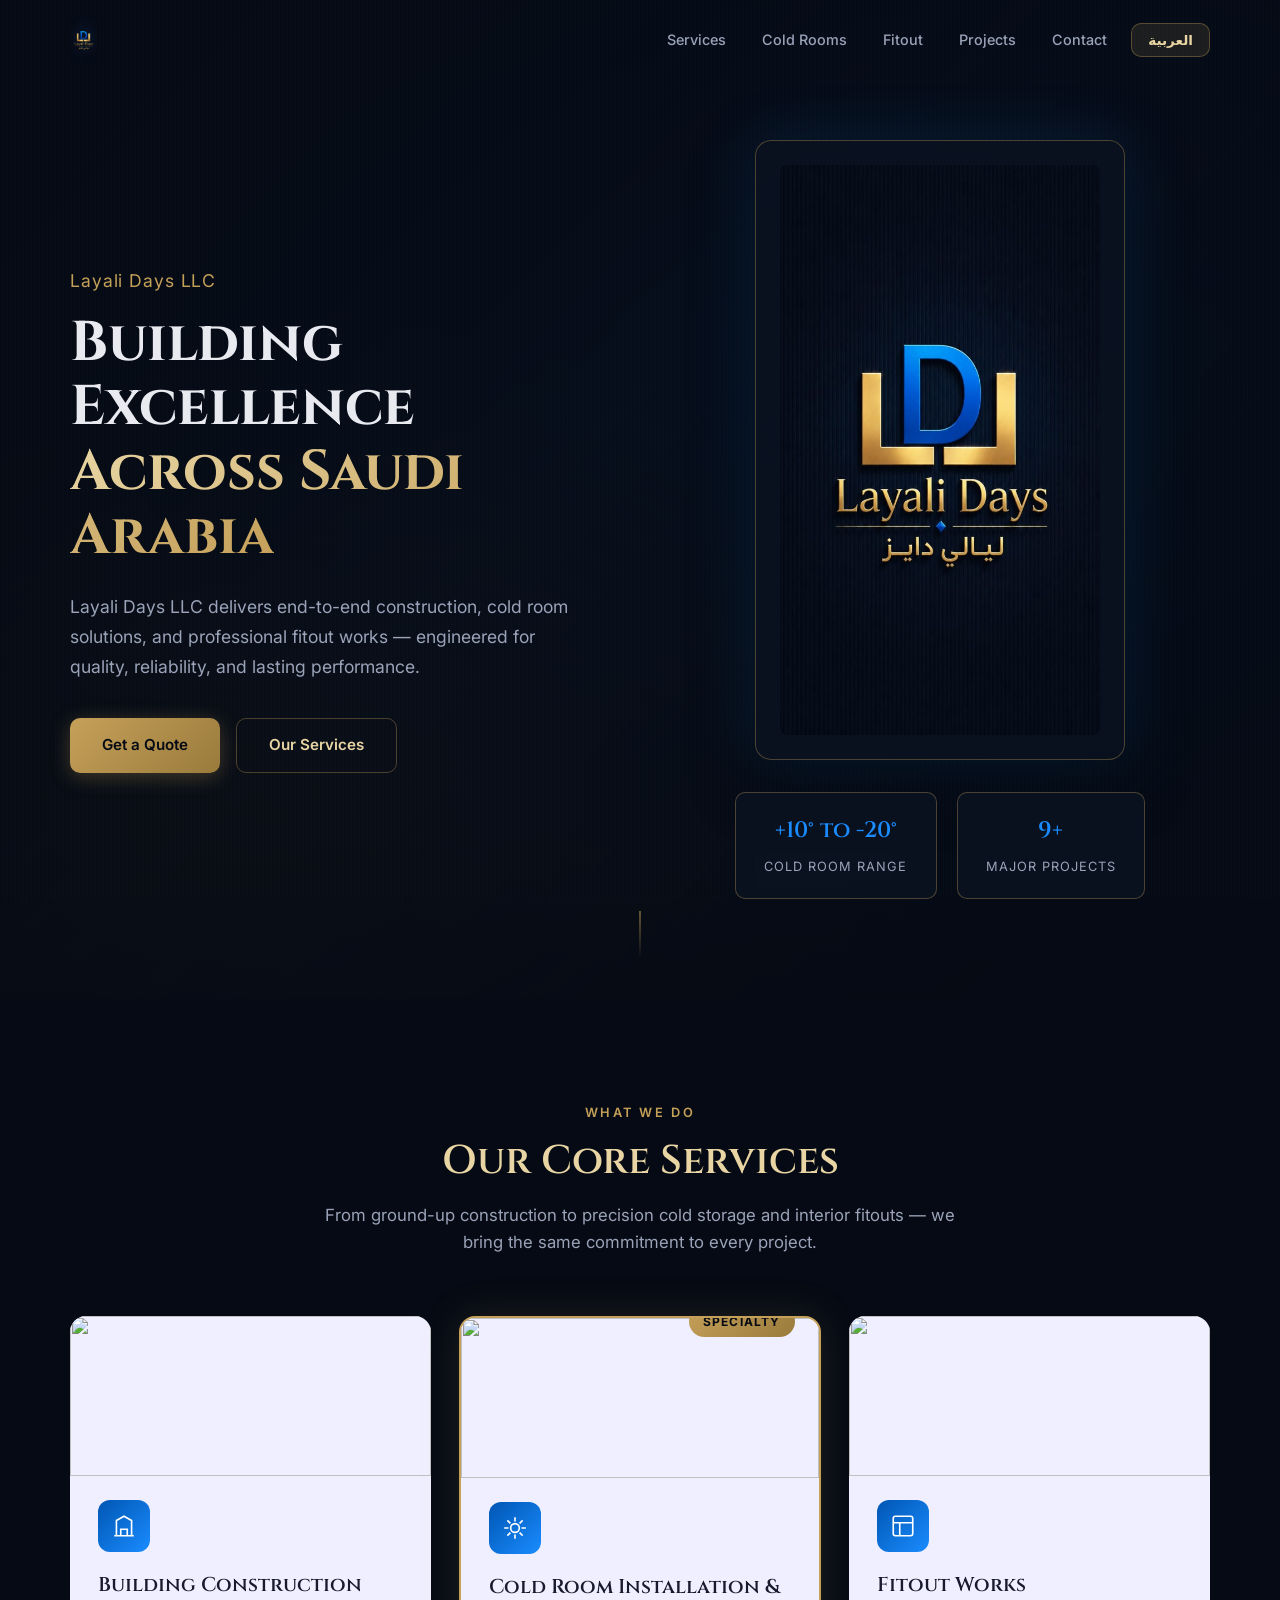
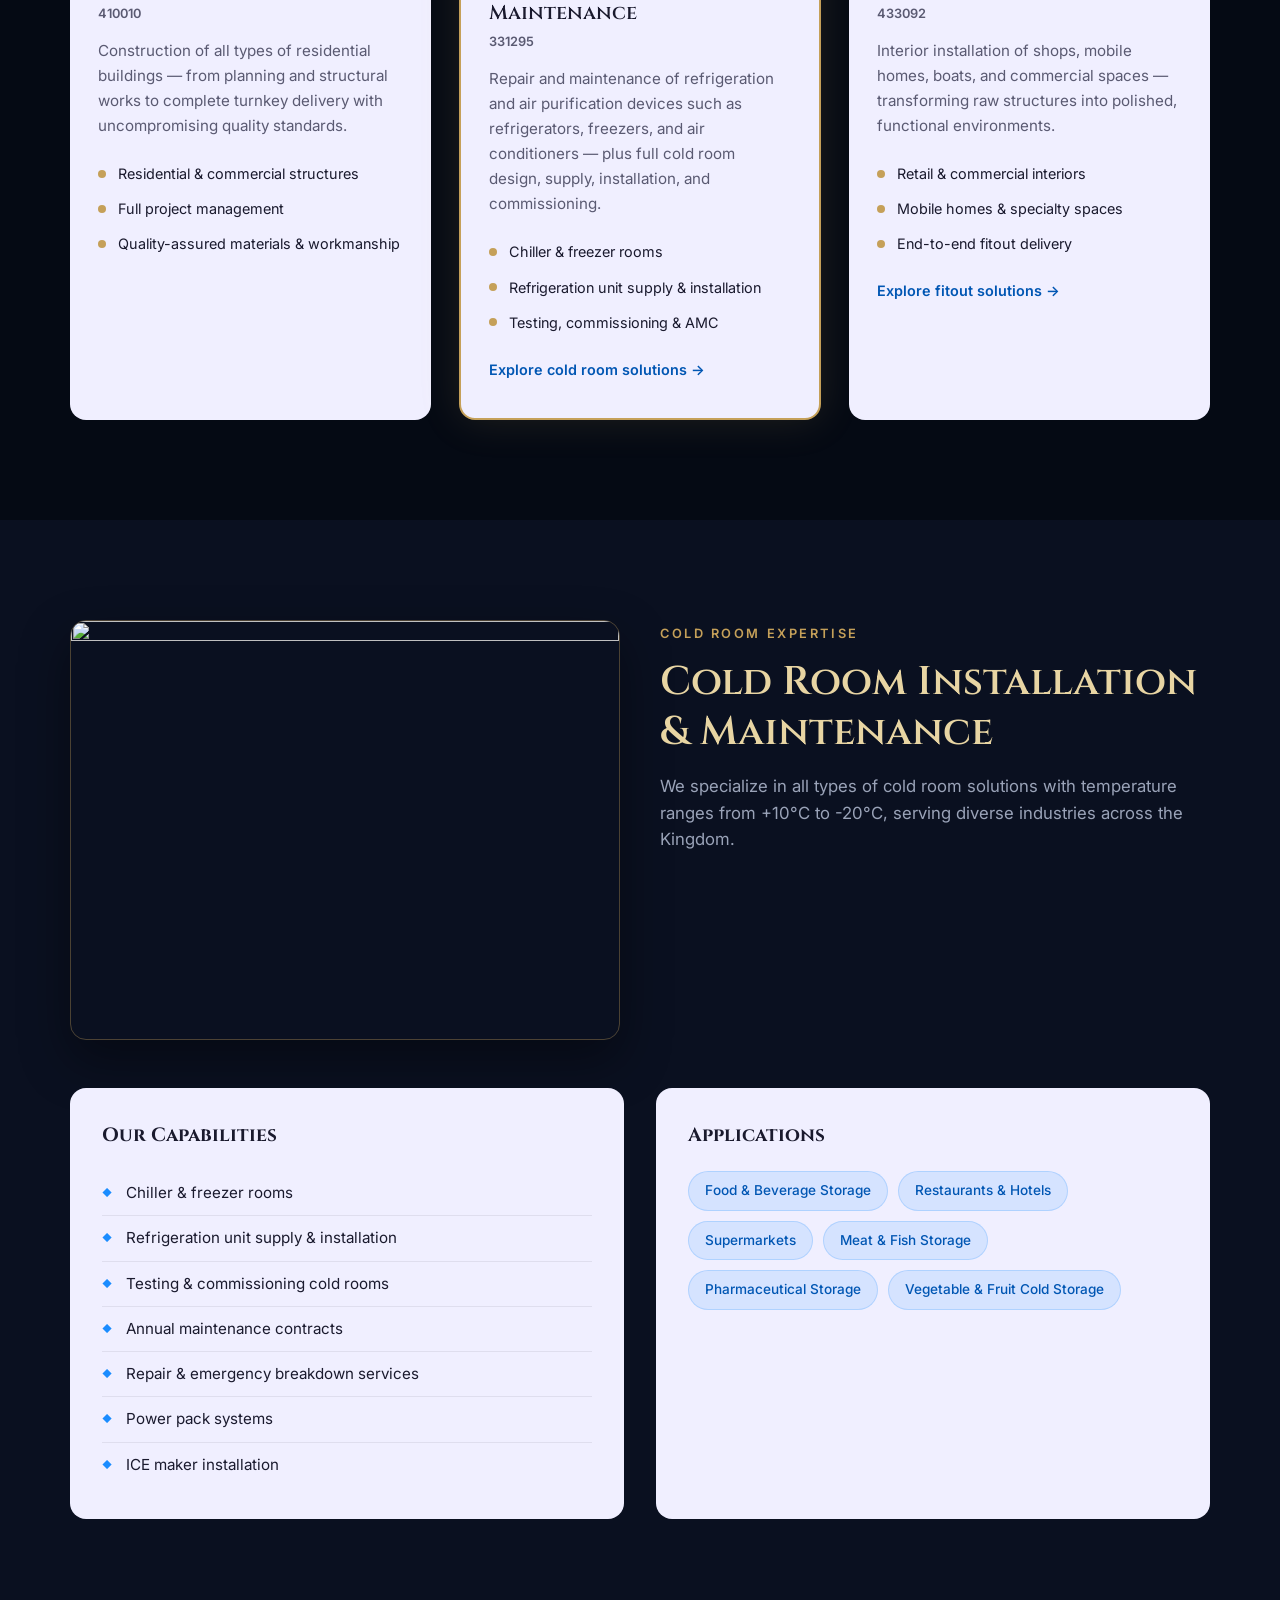
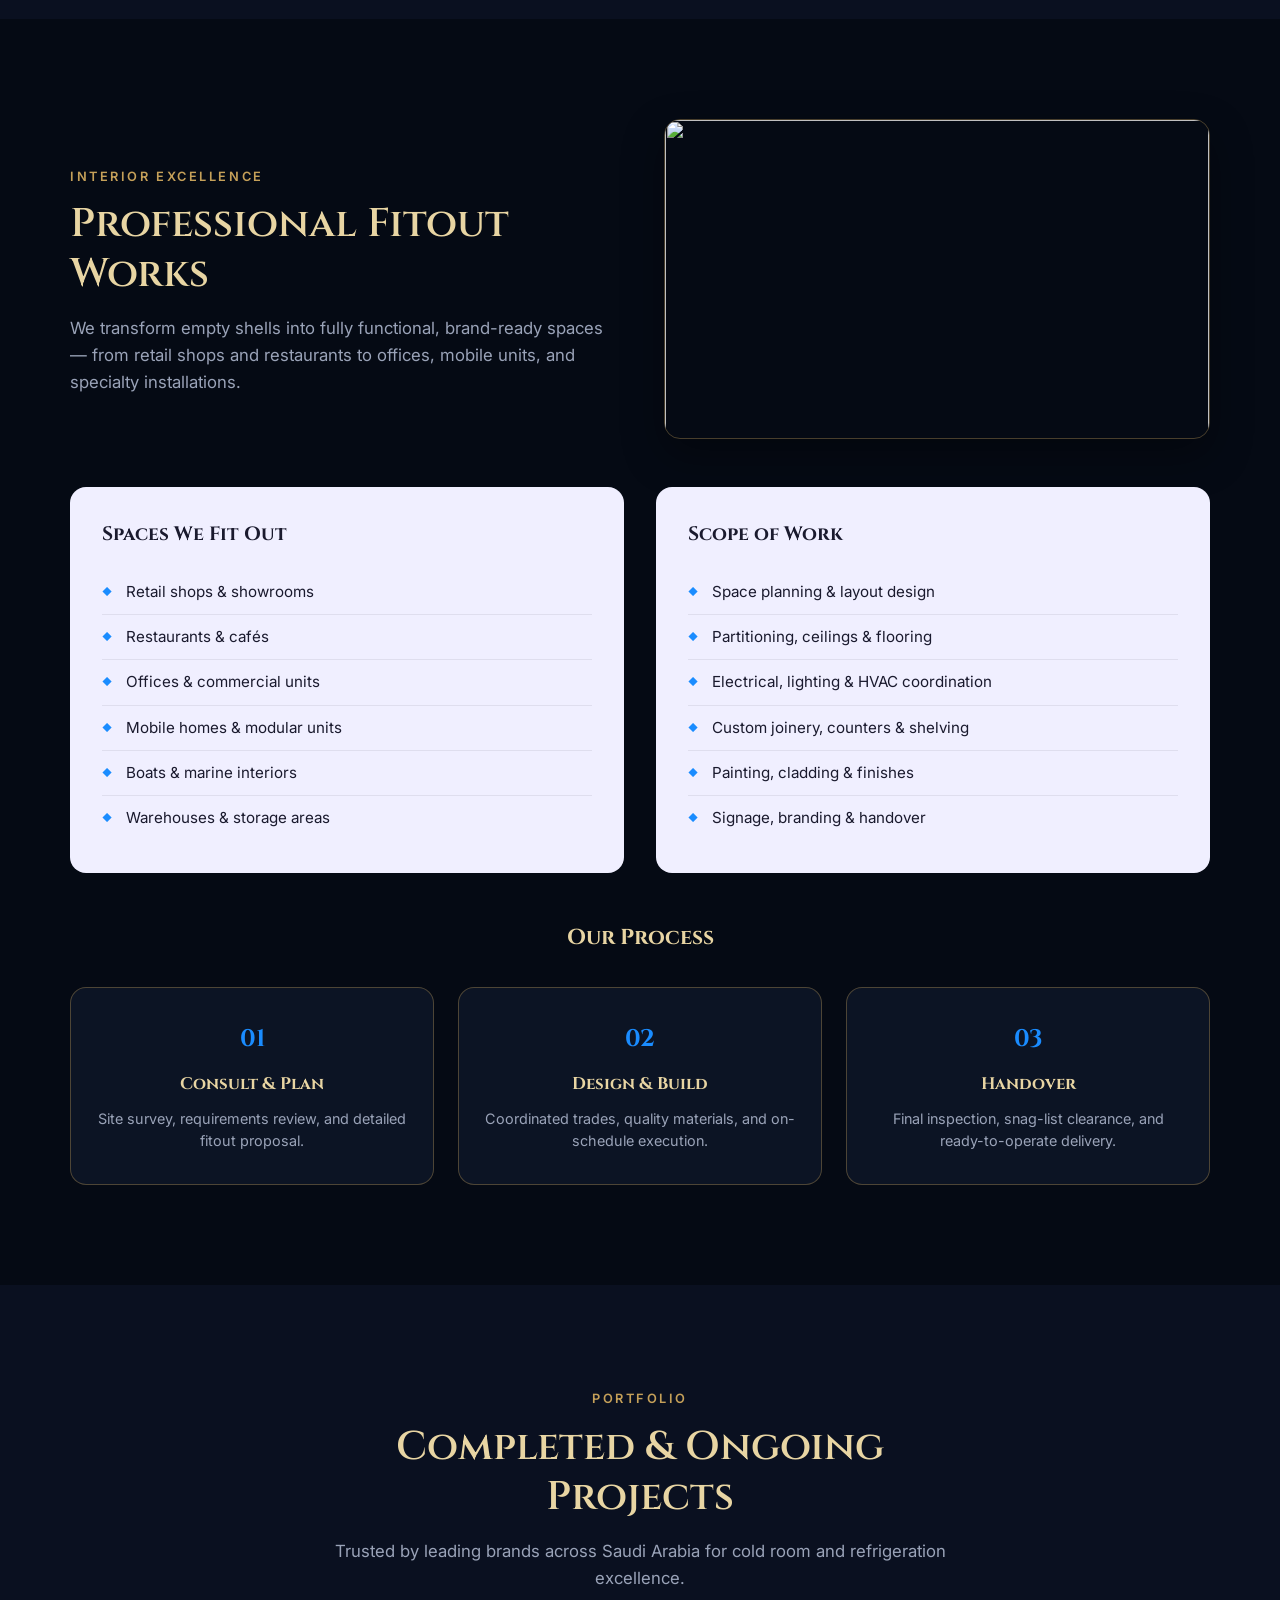
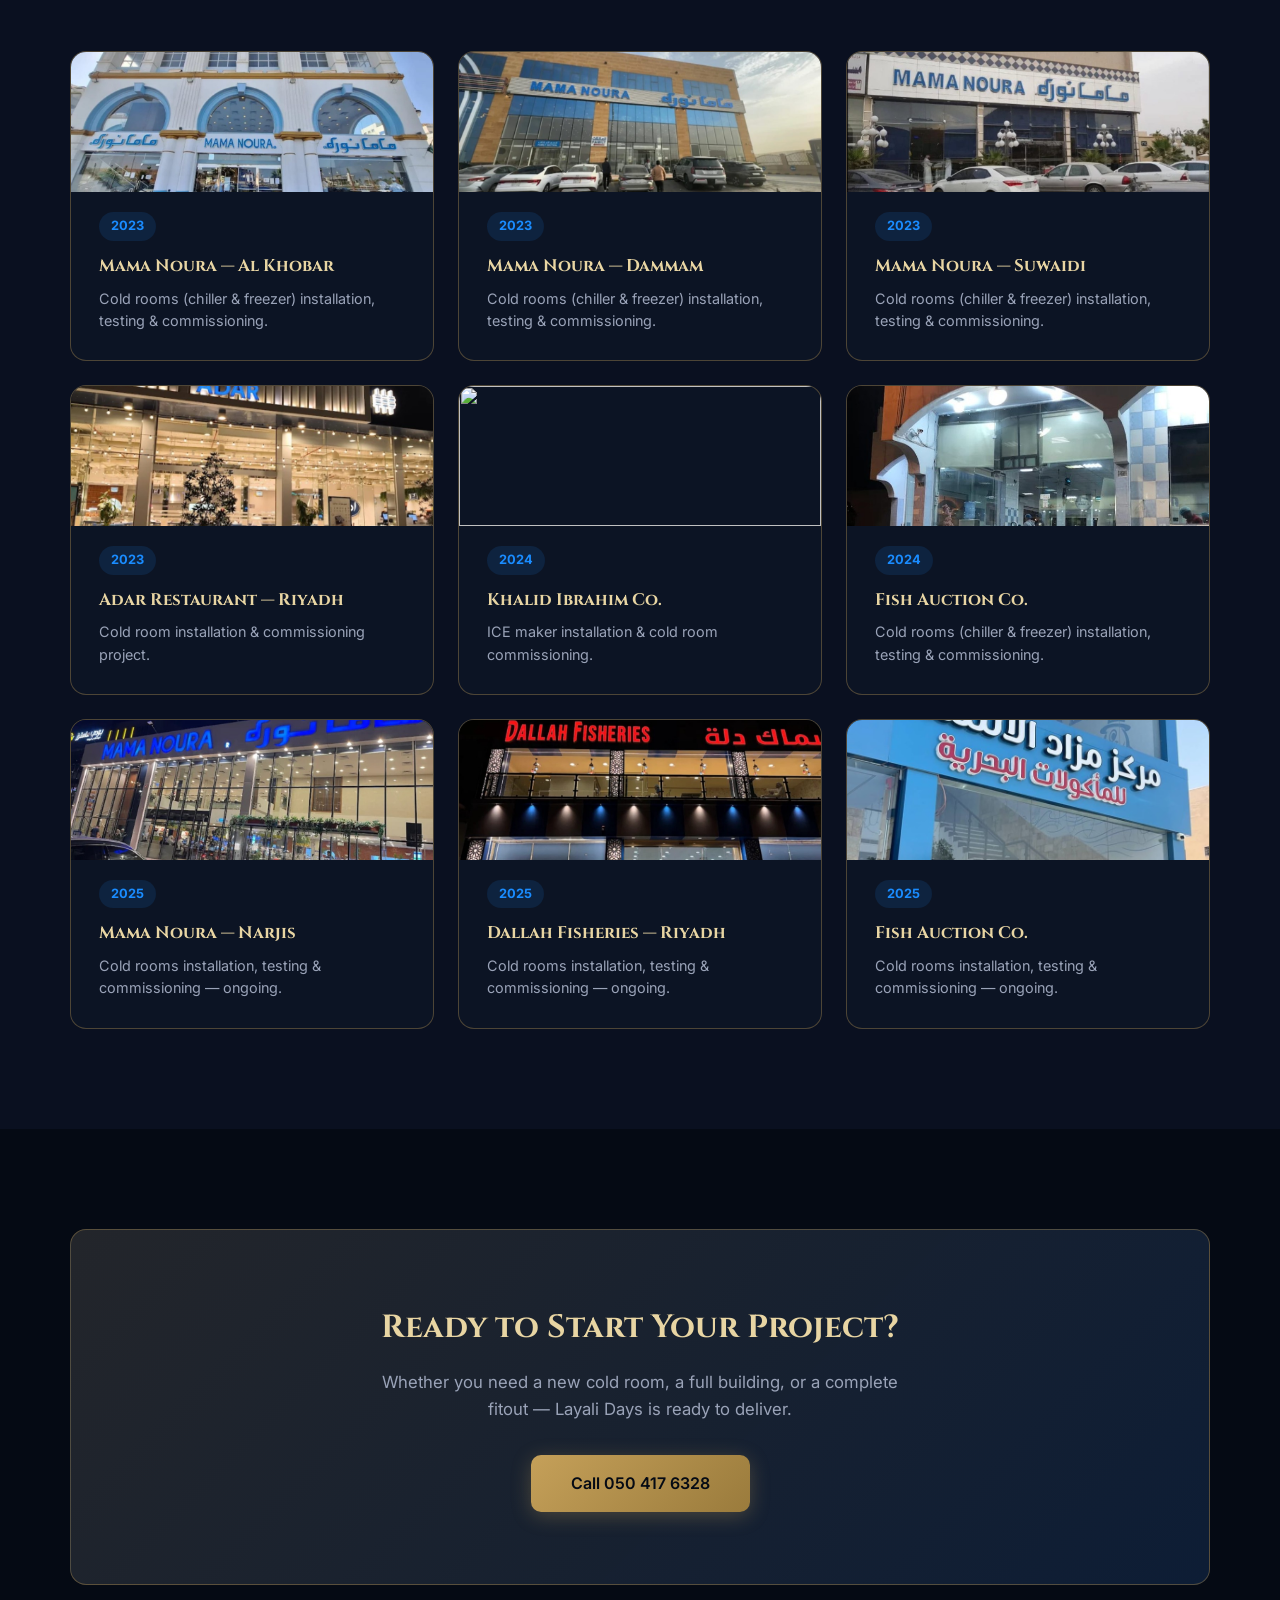
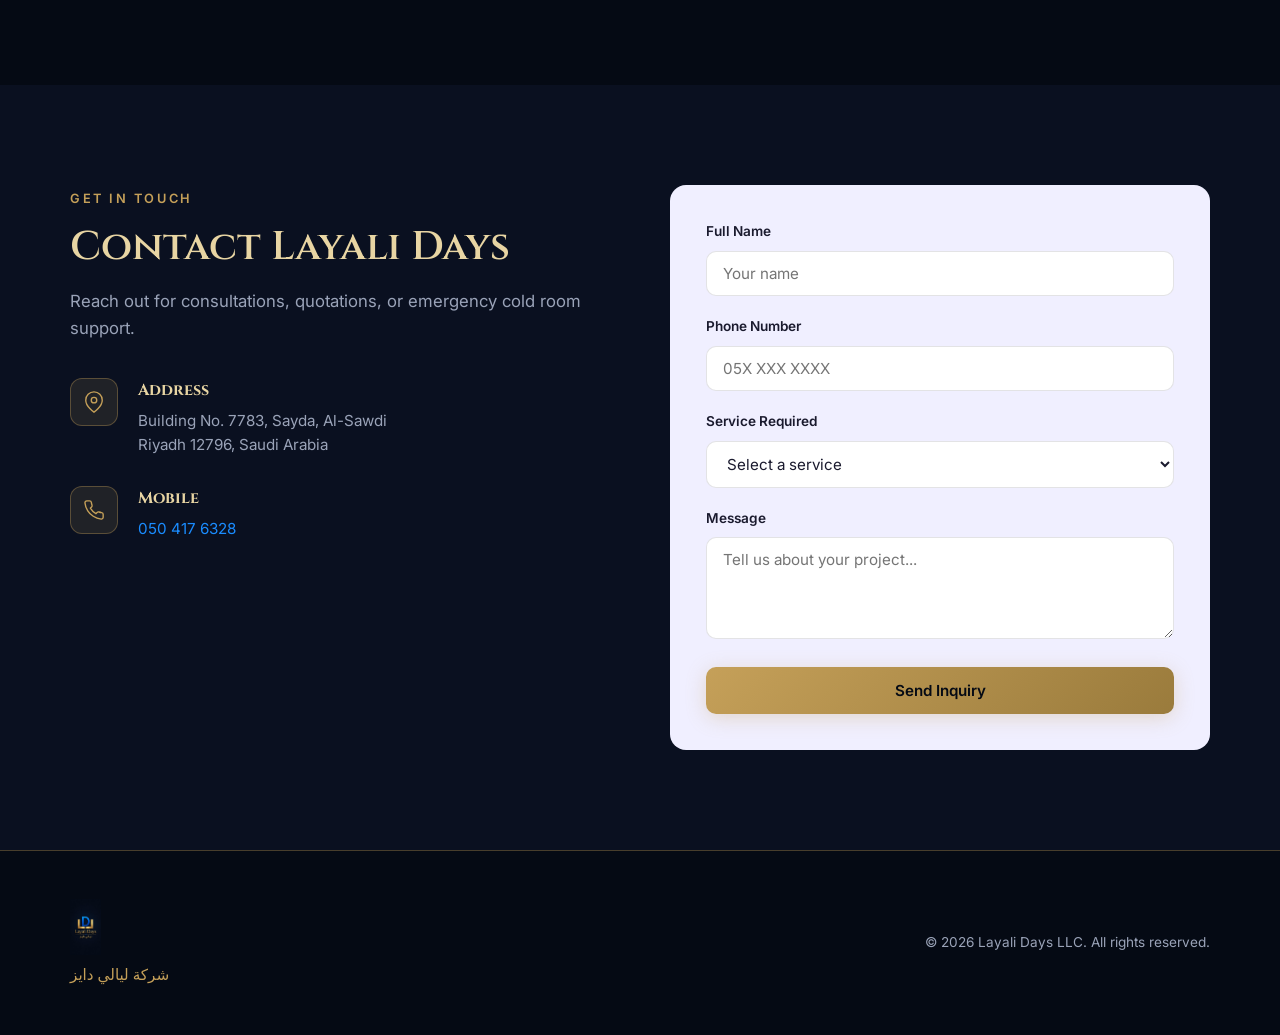
==== commit 8359b475: "Add files via upload" ====
--- a/index.html
+++ b/index.html
@@ -300,25 +300,25 @@
 
           <div class="projects__timeline">
             <article class="project-card reveal">
-              <img src="https://images.unsplash.com/photo-1604719312566-8912e9227c6a?w=500&q=80" alt="" class="project-card__img" loading="lazy" />
+              <img src="assets/mama-noura-khobar.png" alt="Mama Noura — Al Khobar" class="project-card__img" loading="lazy" />
               <span class="project-card__year">2023</span>
               <h3 class="project-card__title">Mama Noura — Al Khobar</h3>
               <p class="project-card__desc" data-i18n="projects.p1">Cold rooms (chiller & freezer) installation, testing & commissioning.</p>
             </article>
             <article class="project-card reveal">
-              <img src="https://images.unsplash.com/photo-1578916171728-46686eac8d58?w=500&q=80" alt="" class="project-card__img" loading="lazy" />
+              <img src="assets/mama-noura-dammam.png" alt="Mama Noura — Dammam" class="project-card__img" loading="lazy" />
               <span class="project-card__year">2023</span>
               <h3 class="project-card__title">Mama Noura — Dammam</h3>
               <p class="project-card__desc" data-i18n="projects.p1">Cold rooms (chiller & freezer) installation, testing & commissioning.</p>
             </article>
             <article class="project-card reveal">
-              <img src="https://images.unsplash.com/photo-1604719312566-8912e9227c6a?w=500&q=80" alt="" class="project-card__img" loading="lazy" />
+              <img src="assets/mama-noura-suwaidi.png" alt="Mama Noura — Suwaidi" class="project-card__img" loading="lazy" />
               <span class="project-card__year">2023</span>
               <h3 class="project-card__title">Mama Noura — Suwaidi</h3>
               <p class="project-card__desc" data-i18n="projects.p1">Cold rooms (chiller & freezer) installation, testing & commissioning.</p>
             </article>
             <article class="project-card reveal">
-              <img src="https://images.unsplash.com/photo-1517248135467-4c7edcad34c4?w=500&q=80" alt="" class="project-card__img" loading="lazy" />
+              <img src="assets/adar-riyadh.png" alt="Adar Restaurant — Riyadh" class="project-card__img" loading="lazy" />
               <span class="project-card__year">2023</span>
               <h3 class="project-card__title">Adar Restaurant — Riyadh</h3>
               <p class="project-card__desc" data-i18n="projects.p2">Cold room installation & commissioning project.</p>
@@ -330,25 +330,25 @@
               <p class="project-card__desc" data-i18n="projects.p3">ICE maker installation & cold room commissioning.</p>
             </article>
             <article class="project-card reveal">
-              <img src="https://images.unsplash.com/photo-1544947950-fa07a98d237f?w=500&q=80" alt="" class="project-card__img" loading="lazy" />
+              <img src="assets/fish-auction.png" alt="Fish Auction Co." class="project-card__img" loading="lazy" />
               <span class="project-card__year">2024</span>
               <h3 class="project-card__title">Fish Auction Co.</h3>
               <p class="project-card__desc" data-i18n="projects.p1">Cold rooms (chiller & freezer) installation, testing & commissioning.</p>
             </article>
             <article class="project-card reveal">
-              <img src="https://images.unsplash.com/photo-1604719312566-8912e9227c6a?w=500&q=80" alt="" class="project-card__img" loading="lazy" />
+              <img src="assets/mama-noura-narjis.png" alt="Mama Noura — Narjis" class="project-card__img" loading="lazy" />
               <span class="project-card__year">2025</span>
               <h3 class="project-card__title">Mama Noura — Narjis</h3>
               <p class="project-card__desc" data-i18n="projects.p4">Cold rooms installation, testing & commissioning — ongoing.</p>
             </article>
             <article class="project-card reveal">
-              <img src="https://images.unsplash.com/photo-1544947950-fa07a98d237f?w=500&q=80" alt="" class="project-card__img" loading="lazy" />
+              <img src="assets/dallah-fisheries.png" alt="Dallah Fisheries — Riyadh" class="project-card__img" loading="lazy" />
               <span class="project-card__year">2025</span>
               <h3 class="project-card__title">Dallah Fisheries — Riyadh</h3>
               <p class="project-card__desc" data-i18n="projects.p4">Cold rooms installation, testing & commissioning — ongoing.</p>
             </article>
             <article class="project-card reveal">
-              <img src="https://images.unsplash.com/photo-1544947950-fa07a98d237f?w=500&q=80" alt="" class="project-card__img" loading="lazy" />
+              <img src="assets/fish-auction-2.png" alt="Fish Auction Co." class="project-card__img" loading="lazy" />
               <span class="project-card__year">2025</span>
               <h3 class="project-card__title">Fish Auction Co.</h3>
               <p class="project-card__desc" data-i18n="projects.p4">Cold rooms installation, testing & commissioning — ongoing.</p>
